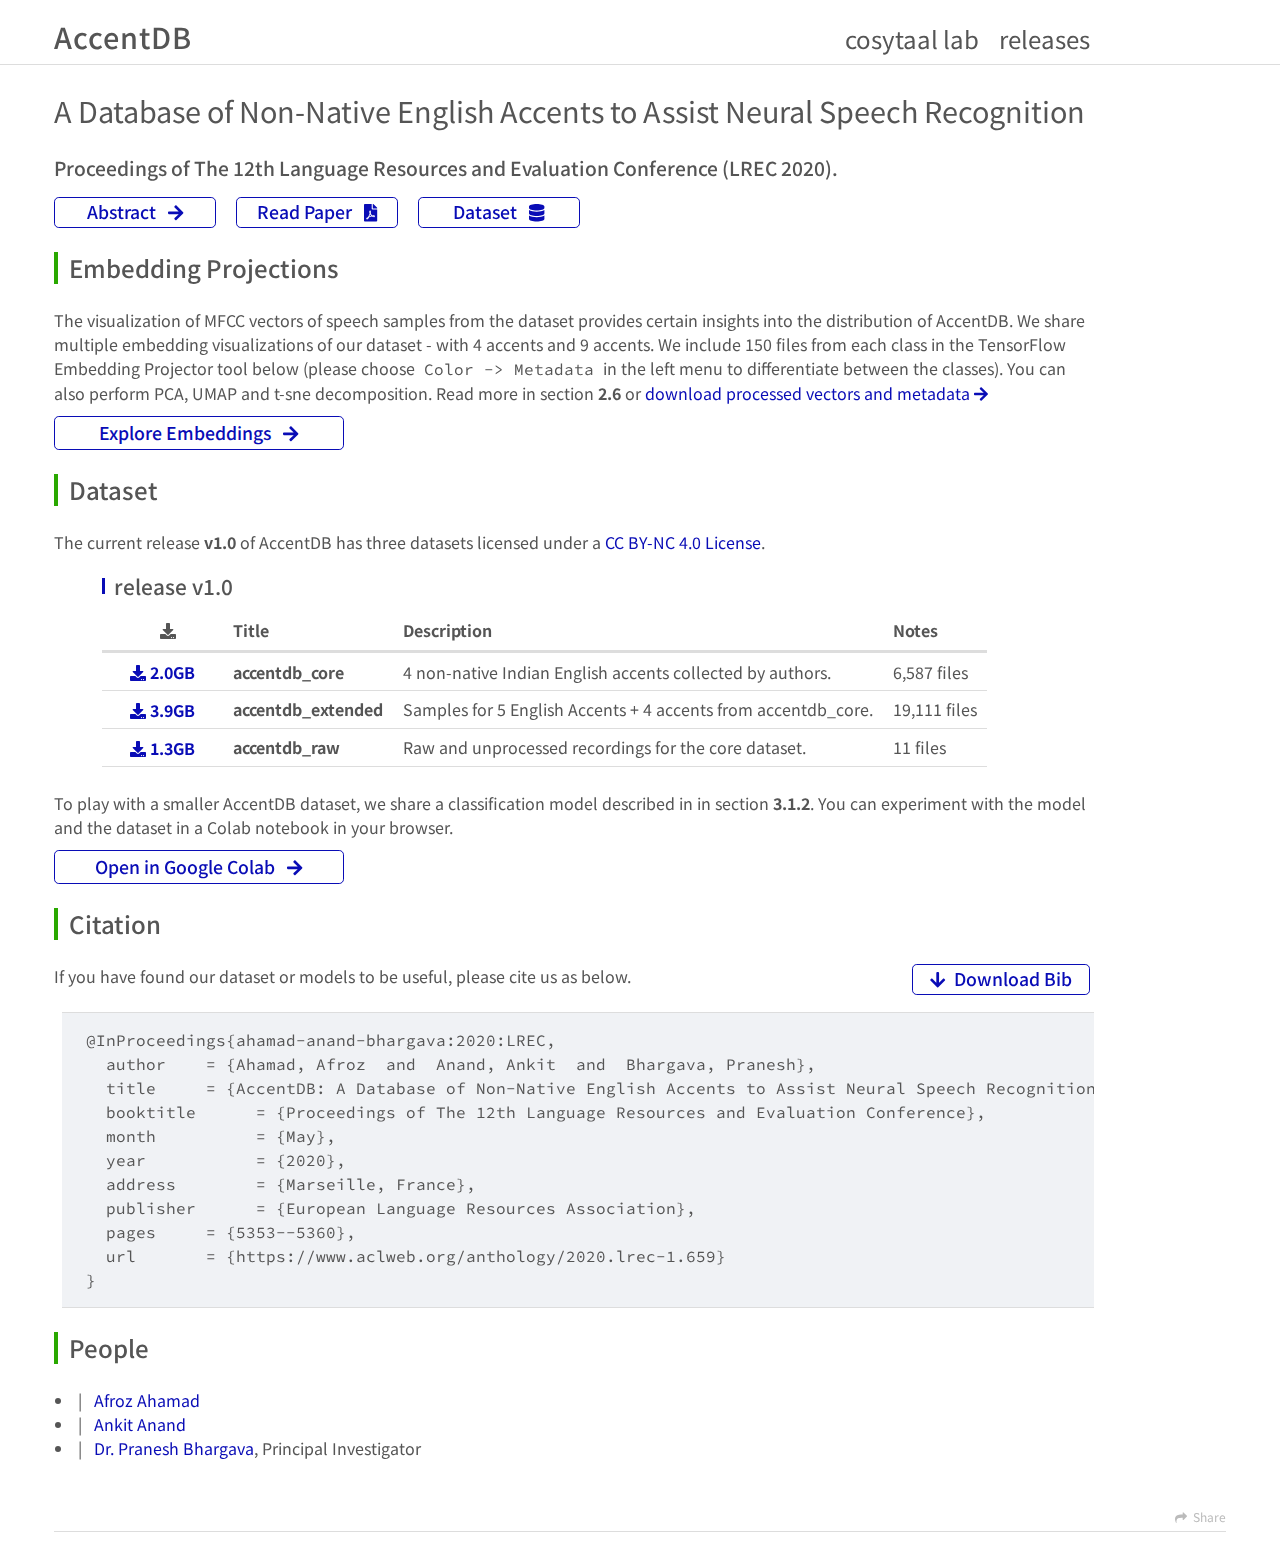
==== index.html @ f9393a32 "Site updated: 2020-05-30 22:33:42" ====
<!DOCTYPE html>
<html>
<head>
  <meta charset="utf-8">
  
<!-- Google Analytics -->
<script type="text/javascript">
  (function(i,s,o,g,r,a,m){i['GoogleAnalyticsObject']=r;i[r]=i[r]||function(){
  (i[r].q=i[r].q||[]).push(arguments)},i[r].l=1*new Date();a=s.createElement(o),
  m=s.getElementsByTagName(o)[0];a.async=1;a.src=g;m.parentNode.insertBefore(a,m)
  })(window,document,'script','//www.google-analytics.com/analytics.js','ga');
  
  ga('create', 'UA-130229762-1', 'auto');
  ga('send', 'pageview');
  
  </script>
<!-- End Google Analytics -->


  
  <title>A Database of Non-Native English Accents to Assist Neural Speech Recognition | AccentDB</title>
  <meta name="viewport" content="width=device-width, initial-scale=1, maximum-scale=1">
  <meta name="description" content="A Database of Non-Native English Accents to Assist Neural Speech Recognition">
<meta property="og:type" content="website">
<meta property="og:title" content="A Database of Non-Native English Accents to Assist Neural Speech Recognition">
<meta property="og:url" content="https:&#x2F;&#x2F;accentdb.github.io&#x2F;about&#x2F;index.html">
<meta property="og:site_name" content="AccentDB">
<meta property="og:description" content="A Database of Non-Native English Accents to Assist Neural Speech Recognition">
<meta property="og:locale" content="en">
<meta property="og:updated_time" content="2020-05-30T17:02:14.116Z">
<meta name="twitter:card" content="summary">
  
    <link rel="alternate" href="/atom.xml" title="AccentDB" type="application/atom+xml">
  
  
    <link rel="icon" href="/logo.ico">
  
  
    <link href="//fonts.googleapis.com/css?family=Source+Code+Pro" rel="stylesheet" type="text/css">
  
  <link href="https://fonts.googleapis.com/css?family=Noto+Sans+KR:100,300,400,700&amp;subset=korean" rel="stylesheet">
  <link rel="stylesheet" href="/css/style.css">
</head>

<body>
  <div id="container">
    <div id="wrap">
      <header id="header">
  <!--<div id="banner"></div>-->
  <div id="header-outer" class="outer">
    <div id="header-inner" class="inner">
      <nav id="main-nav">
        <a id="main-nav-toggle" class="nav-icon"></a>
        <a href="/about"" id="main-nav-title" class="main-nav-link">AccentDB</a>
        
        <a class="side-nav-title" href="https://github.com/AccentDB/accentdb.github.io/releases" target="_blank" rel="noopener" title="GitHub Releases">releases</a>
        <a class="side-nav-title" href="https://sites.google.com/view/cosytaal/home" target="_blank" rel="noopener" title="Cosy-Taal Lab">cosytaal lab</a>
      </nav>
    </div>
  </div>
</header>

      <div class="outer">
        <section id="main"><article id="page-" class="article article-type-page" itemscope itemprop="blogPost">
  <div class="article-meta">
    
  </div>
  <div class="article-inner">
    
    
      <header class="article-header">
        
  
    <h1 class="article-title" itemprop="name">
      A Database of Non-Native English Accents to Assist Neural Speech Recognition
    </h1>
  

      </header>
    
    <div class="article-entry" itemprop="articleBody">
      
        <p><a class="conf" name="paper" href="http://www.lrec-conf.org/proceedings/lrec2020/index.html" target="_blank" rel="noopener"> Proceedings of The 12th Language Resources and Evaluation Conference (LREC 2020). </a><br><a class="button" href="https://www.aclweb.org/anthology/2020.lrec-1.659/" target="_blank" rel="noopener"> Abstract &nbsp; <svg aria-hidden="true" focusable="false" data-prefix="fas" data-icon="arrow-right" class="svg-inline--fa fa-arrow-right fa-w-14" role="img" xmlns="http://www.w3.org/2000/svg" viewBox="0 0 448 512"><path fill="currentColor" d="M190.5 66.9l22.2-22.2c9.4-9.4 24.6-9.4 33.9 0L441 239c9.4 9.4 9.4 24.6 0 33.9L246.6 467.3c-9.4 9.4-24.6 9.4-33.9 0l-22.2-22.2c-9.5-9.5-9.3-25 .4-34.3L311.4 296H24c-13.3 0-24-10.7-24-24v-32c0-13.3 10.7-24 24-24h287.4L190.9 101.2c-9.8-9.3-10-24.8-.4-34.3z"></path></svg> </a> <a class="button" href="https://www.aclweb.org/anthology/2020.lrec-1.659.pdf" target="_blank" rel="noopener"> Read Paper &nbsp; <svg aria-hidden="true" focusable="false" data-prefix="fas" data-icon="file-pdf" class="svg-inline--fa fa-file-pdf fa-w-12" role="img" xmlns="http://www.w3.org/2000/svg" viewBox="0 0 384 512"><path fill="currentColor" d="M181.9 256.1c-5-16-4.9-46.9-2-46.9 8.4 0 7.6 36.9 2 46.9zm-1.7 47.2c-7.7 20.2-17.3 43.3-28.4 62.7 18.3-7 39-17.2 62.9-21.9-12.7-9.6-24.9-23.4-34.5-40.8zM86.1 428.1c0 .8 13.2-5.4 34.9-40.2-6.7 6.3-29.1 24.5-34.9 40.2zM248 160h136v328c0 13.3-10.7 24-24 24H24c-13.3 0-24-10.7-24-24V24C0 10.7 10.7 0 24 0h200v136c0 13.2 10.8 24 24 24zm-8 171.8c-20-12.2-33.3-29-42.7-53.8 4.5-18.5 11.6-46.6 6.2-64.2-4.7-29.4-42.4-26.5-47.8-6.8-5 18.3-.4 44.1 8.1 77-11.6 27.6-28.7 64.6-40.8 85.8-.1 0-.1.1-.2.1-27.1 13.9-73.6 44.5-54.5 68 5.6 6.9 16 10 21.5 10 17.9 0 35.7-18 61.1-61.8 25.8-8.5 54.1-19.1 79-23.2 21.7 11.8 47.1 19.5 64 19.5 29.2 0 31.2-32 19.7-43.4-13.9-13.6-54.3-9.7-73.6-7.2zM377 105L279 7c-4.5-4.5-10.6-7-17-7h-6v128h128v-6.1c0-6.3-2.5-12.4-7-16.9zm-74.1 255.3c4.1-2.7-2.5-11.9-42.8-9 37.1 15.8 42.8 9 42.8 9z"></path></svg> </a> <a class="button" href="#dataset"> Dataset &nbsp; <svg aria-hidden="true" focusable="false" data-prefix="fas" data-icon="database" class="svg-inline--fa fa-database fa-w-14" role="img" xmlns="http://www.w3.org/2000/svg" viewBox="0 0 448 512"><path fill="currentColor" d="M448 73.143v45.714C448 159.143 347.667 192 224 192S0 159.143 0 118.857V73.143C0 32.857 100.333 0 224 0s224 32.857 224 73.143zM448 176v102.857C448 319.143 347.667 352 224 352S0 319.143 0 278.857V176c48.125 33.143 136.208 48.572 224 48.572S399.874 209.143 448 176zm0 160v102.857C448 479.143 347.667 512 224 512S0 479.143 0 438.857V336c48.125 33.143 136.208 48.572 224 48.572S399.874 369.143 448 336z"></path></svg> </a></p>
<h2 id="Embedding-Projections"><a href="#Embedding-Projections" class="headerlink" title="Embedding Projections"></a>Embedding Projections</h2><p>The visualization of MFCC vectors of speech samples from the dataset provides certain insights into the distribution of AccentDB. We share multiple embedding visualizations of our dataset - with 4 accents and 9 accents. We include 150 files from each  class in the TensorFlow Embedding Projector tool below (please choose <code>Color -&gt; Metadata</code> in the left menu to differentiate between the classes). You can also perform PCA, UMAP and t-sne decomposition. Read more in section <strong>2.6</strong> or <a href="https://github.com/AccentDB/embedding-projection" target="_blank" rel="noopener" name="dataset">download processed vectors and metadata <svg aria-hidden="true" focusable="false" data-prefix="fas" data-icon="arrow-right" class="svg-inline--fa fa-arrow-right fa-w-14" role="img" xmlns="http://www.w3.org/2000/svg" viewBox="0 0 448 512"><path fill="currentColor" d="M190.5 66.9l22.2-22.2c9.4-9.4 24.6-9.4 33.9 0L441 239c9.4 9.4 9.4 24.6 0 33.9L246.6 467.3c-9.4 9.4-24.6 9.4-33.9 0l-22.2-22.2c-9.5-9.5-9.3-25 .4-34.3L311.4 296H24c-13.3 0-24-10.7-24-24v-32c0-13.3 10.7-24 24-24h287.4L190.9 101.2c-9.8-9.3-10-24.8-.4-34.3z"></path></svg></a><br><a class="button-large" href="https://projector.tensorflow.org/?config=https://raw.githubusercontent.com/AccentDB/embedding-150/master/template_projector_config.json" target="_blank" rel="noopener"> Explore Embeddings &nbsp; <svg aria-hidden="true" focusable="false" data-prefix="fas" data-icon="arrow-right" class="svg-inline--fa fa-arrow-right fa-w-14" role="img" xmlns="http://www.w3.org/2000/svg" viewBox="0 0 448 512"><path fill="currentColor" d="M190.5 66.9l22.2-22.2c9.4-9.4 24.6-9.4 33.9 0L441 239c9.4 9.4 9.4 24.6 0 33.9L246.6 467.3c-9.4 9.4-24.6 9.4-33.9 0l-22.2-22.2c-9.5-9.5-9.3-25 .4-34.3L311.4 296H24c-13.3 0-24-10.7-24-24v-32c0-13.3 10.7-24 24-24h287.4L190.9 101.2c-9.8-9.3-10-24.8-.4-34.3z"></path></svg></a></p>
<h2 id="Dataset"><a href="#Dataset" class="headerlink" title="Dataset"></a>Dataset</h2><p>The current release <strong>v1.0</strong> of AccentDB has three datasets licensed under a <a href="./LICENSE">CC BY-NC 4.0 License</a>.</p>
<h3 id="release-v1-0"><a href="#release-v1-0" class="headerlink" title="release v1.0"></a>release v1.0</h3><table>
<thead>
<tr>
<th align="center"><center> <svg aria-hidden="true" focusable="false" data-prefix="fas" data-icon="download" class="svg-inline--fa fa-download fa-w-16" role="img" xmlns="http://www.w3.org/2000/svg" viewBox="0 0 512 512"><path fill="currentColor" d="M216 0h80c13.3 0 24 10.7 24 24v168h87.7c17.8 0 26.7 21.5 14.1 34.1L269.7 378.3c-7.5 7.5-19.8 7.5-27.3 0L90.1 226.1c-12.6-12.6-3.7-34.1 14.1-34.1H192V24c0-13.3 10.7-24 24-24zm296 376v112c0 13.3-10.7 24-24 24H24c-13.3 0-24-10.7-24-24V376c0-13.3 10.7-24 24-24h146.7l49 49c20.1 20.1 52.5 20.1 72.6 0l49-49H488c13.3 0 24 10.7 24 24zm-124 88c0-11-9-20-20-20s-20 9-20 20 9 20 20 20 20-9 20-20zm64 0c0-11-9-20-20-20s-20 9-20 20 9 20 20 20 20-9 20-20z"></path></svg> </center></th>
<th align="left">Title</th>
<th align="left">Description</th>
<th align="right">Notes</th>
</tr>
</thead>
<tbody><tr>
<td align="center"><a class="button-download" href=""> <svg aria-hidden="true" focusable="false" data-prefix="fas" data-icon="download" class="svg-inline--fa fa-download fa-w-16" role="img" xmlns="http://www.w3.org/2000/svg" viewBox="0 0 512 512"><path fill="currentColor" d="M216 0h80c13.3 0 24 10.7 24 24v168h87.7c17.8 0 26.7 21.5 14.1 34.1L269.7 378.3c-7.5 7.5-19.8 7.5-27.3 0L90.1 226.1c-12.6-12.6-3.7-34.1 14.1-34.1H192V24c0-13.3 10.7-24 24-24zm296 376v112c0 13.3-10.7 24-24 24H24c-13.3 0-24-10.7-24-24V376c0-13.3 10.7-24 24-24h146.7l49 49c20.1 20.1 52.5 20.1 72.6 0l49-49H488c13.3 0 24 10.7 24 24zm-124 88c0-11-9-20-20-20s-20 9-20 20 9 20 20 20 20-9 20-20zm64 0c0-11-9-20-20-20s-20 9-20 20 9 20 20 20 20-9 20-20z"></path></svg> <strong>2.0GB</strong> </a></td>
<td align="left"><strong>accentdb_core</strong></td>
<td align="left">4 non-native Indian English accents collected by authors.</td>
<td align="right">6,587 files</td>
</tr>
<tr>
<td align="center"><a class="button-download" href=""> <svg aria-hidden="true" focusable="false" data-prefix="fas" data-icon="download" class="svg-inline--fa fa-download fa-w-16" role="img" xmlns="http://www.w3.org/2000/svg" viewBox="0 0 512 512"><path fill="currentColor" d="M216 0h80c13.3 0 24 10.7 24 24v168h87.7c17.8 0 26.7 21.5 14.1 34.1L269.7 378.3c-7.5 7.5-19.8 7.5-27.3 0L90.1 226.1c-12.6-12.6-3.7-34.1 14.1-34.1H192V24c0-13.3 10.7-24 24-24zm296 376v112c0 13.3-10.7 24-24 24H24c-13.3 0-24-10.7-24-24V376c0-13.3 10.7-24 24-24h146.7l49 49c20.1 20.1 52.5 20.1 72.6 0l49-49H488c13.3 0 24 10.7 24 24zm-124 88c0-11-9-20-20-20s-20 9-20 20 9 20 20 20 20-9 20-20zm64 0c0-11-9-20-20-20s-20 9-20 20 9 20 20 20 20-9 20-20z"></path></svg> <strong>3.9GB</strong> </a></td>
<td align="left"><strong>accentdb_extended</strong></td>
<td align="left">Samples for 5 English Accents + 4 accents from accentdb_core.</td>
<td align="right">19,111 files</td>
</tr>
<tr>
<td align="center"><a class="button-download" href=""> <svg aria-hidden="true" focusable="false" data-prefix="fas" data-icon="download" class="svg-inline--fa fa-download fa-w-16" role="img" xmlns="http://www.w3.org/2000/svg" viewBox="0 0 512 512"><path fill="currentColor" d="M216 0h80c13.3 0 24 10.7 24 24v168h87.7c17.8 0 26.7 21.5 14.1 34.1L269.7 378.3c-7.5 7.5-19.8 7.5-27.3 0L90.1 226.1c-12.6-12.6-3.7-34.1 14.1-34.1H192V24c0-13.3 10.7-24 24-24zm296 376v112c0 13.3-10.7 24-24 24H24c-13.3 0-24-10.7-24-24V376c0-13.3 10.7-24 24-24h146.7l49 49c20.1 20.1 52.5 20.1 72.6 0l49-49H488c13.3 0 24 10.7 24 24zm-124 88c0-11-9-20-20-20s-20 9-20 20 9 20 20 20 20-9 20-20zm64 0c0-11-9-20-20-20s-20 9-20 20 9 20 20 20 20-9 20-20z"></path></svg> <strong>1.3GB</strong> </a></td>
<td align="left"><strong>accentdb_raw</strong></td>
<td align="left">Raw and unprocessed recordings for the core dataset.</td>
<td align="right">11 files</td>
</tr>
</tbody></table>
<p>To play with a smaller AccentDB dataset, we share a classification model described in in section <strong>3.1.2</strong>. You can experiment with the model and the dataset in a Colab notebook in your browser.<br><a class="button-large" href="https://www.google.com" target="_blank" rel="noopener"> Open in Google Colab &nbsp; <svg aria-hidden="true" focusable="false" data-prefix="fas" data-icon="arrow-right" class="svg-inline--fa fa-arrow-right fa-w-14" role="img" xmlns="http://www.w3.org/2000/svg" viewBox="0 0 448 512"><path fill="currentColor" d="M190.5 66.9l22.2-22.2c9.4-9.4 24.6-9.4 33.9 0L441 239c9.4 9.4 9.4 24.6 0 33.9L246.6 467.3c-9.4 9.4-24.6 9.4-33.9 0l-22.2-22.2c-9.5-9.5-9.3-25 .4-34.3L311.4 296H24c-13.3 0-24-10.7-24-24v-32c0-13.3 10.7-24 24-24h287.4L190.9 101.2c-9.8-9.3-10-24.8-.4-34.3z"></path></svg></a></p>
<h2 id="Citation"><a href="#Citation" class="headerlink" title="Citation"></a>Citation</h2><p>If you have found our dataset or models to be useful, please cite us as below. <a class="button-bib" target="_blank" href="http://www.lrec-conf.org/proceedings/lrec2020/bib/2020.lrec-1.659.bib"><svg aria-hidden="true" focusable="false" data-prefix="fas" data-icon="arrow-down" class="svg-inline--fa fa-arrow-down fa-w-14" role="img" xmlns="http://www.w3.org/2000/svg" viewBox="0 0 448 512"><path fill="currentColor" d="M413.1 222.5l22.2 22.2c9.4 9.4 9.4 24.6 0 33.9L241 473c-9.4 9.4-24.6 9.4-33.9 0L12.7 278.6c-9.4-9.4-9.4-24.6 0-33.9l22.2-22.2c9.5-9.5 25-9.3 34.3.4L184 343.4V56c0-13.3 10.7-24 24-24h32c13.3 0 24 10.7 24 24v287.4l114.8-120.5c9.3-9.8 24.8-10 34.3-.4z"></path></svg>&nbsp;&nbsp;Download Bib</a></p>
<figure class="highlight plain"><table><tr><td class="gutter"><pre><span class="line">1</span></pre></td><td class="code"><pre><span class="line">@InProceedings&#123;ahamad-anand-bhargava:2020:LREC,</span></pre></td></tr><tr><td class="gutter"><pre><span class="line">2</span></pre></td><td class="code"><pre><span class="line">  author    &#x3D; &#123;Ahamad, Afroz  and  Anand, Ankit  and  Bhargava, Pranesh&#125;,</span></pre></td></tr><tr><td class="gutter"><pre><span class="line">3</span></pre></td><td class="code"><pre><span class="line">  title     &#x3D; &#123;AccentDB: A Database of Non-Native English Accents to Assist Neural Speech Recognition&#125;,</span></pre></td></tr><tr><td class="gutter"><pre><span class="line">4</span></pre></td><td class="code"><pre><span class="line">  booktitle      &#x3D; &#123;Proceedings of The 12th Language Resources and Evaluation Conference&#125;,</span></pre></td></tr><tr><td class="gutter"><pre><span class="line">5</span></pre></td><td class="code"><pre><span class="line">  month          &#x3D; &#123;May&#125;,</span></pre></td></tr><tr><td class="gutter"><pre><span class="line">6</span></pre></td><td class="code"><pre><span class="line">  year           &#x3D; &#123;2020&#125;,</span></pre></td></tr><tr><td class="gutter"><pre><span class="line">7</span></pre></td><td class="code"><pre><span class="line">  address        &#x3D; &#123;Marseille, France&#125;,</span></pre></td></tr><tr><td class="gutter"><pre><span class="line">8</span></pre></td><td class="code"><pre><span class="line">  publisher      &#x3D; &#123;European Language Resources Association&#125;,</span></pre></td></tr><tr><td class="gutter"><pre><span class="line">9</span></pre></td><td class="code"><pre><span class="line">  pages     &#x3D; &#123;5353--5360&#125;,</span></pre></td></tr><tr><td class="gutter"><pre><span class="line">10</span></pre></td><td class="code"><pre><span class="line">  url       &#x3D; &#123;https:&#x2F;&#x2F;www.aclweb.org&#x2F;anthology&#x2F;2020.lrec-1.659&#125;</span></pre></td></tr><tr><td class="gutter"><pre><span class="line">11</span></pre></td><td class="code"><pre><span class="line">&#125;</span></pre></td></tr></table></figure>

<h2 id="People"><a href="#People" class="headerlink" title="People"></a>People</h2><ul>
<li>&nbsp;| &nbsp; <a href="https://afrozsahamad.com/" target="_blank" rel="noopener">Afroz Ahamad</a></li>
<li>&nbsp;| &nbsp; <a href="https://github.com/ankit0905" target="_blank" rel="noopener">Ankit Anand</a></li>
<li>&nbsp;| &nbsp; <a href="https://universe.bits-pilani.ac.in/hyderabad/praneshbhargava/Profile" target="_blank" rel="noopener">Dr. Pranesh Bhargava</a>, Principal Investigator</li>
</ul>
<style>svg:not(:root).svg-inline--fa {
  overflow: visible;
}

.svg-inline--fa {
  display: inline-block;
  font-size: inherit;
  height: 1em;
  overflow: visible;
  vertical-align: -0.125em;
}
.svg-inline--fa.fa-lg {
  vertical-align: -0.225em;
}
.svg-inline--fa.fa-w-1 {
  width: 0.0625em;
}
.svg-inline--fa.fa-w-2 {
  width: 0.125em;
}
.svg-inline--fa.fa-w-3 {
  width: 0.1875em;
}
.svg-inline--fa.fa-w-4 {
  width: 0.25em;
}
.svg-inline--fa.fa-w-5 {
  width: 0.3125em;
}
.svg-inline--fa.fa-w-6 {
  width: 0.375em;
}
.svg-inline--fa.fa-w-7 {
  width: 0.4375em;
}
.svg-inline--fa.fa-w-8 {
  width: 0.5em;
}
.svg-inline--fa.fa-w-9 {
  width: 0.5625em;
}
.svg-inline--fa.fa-w-10 {
  width: 0.625em;
}
.svg-inline--fa.fa-w-11 {
  width: 0.6875em;
}
.svg-inline--fa.fa-w-12 {
  width: 0.75em;
}
.svg-inline--fa.fa-w-13 {
  width: 0.8125em;
}
.svg-inline--fa.fa-w-14 {
  width: 0.875em;
}
.svg-inline--fa.fa-w-15 {
  width: 0.9375em;
}
.svg-inline--fa.fa-w-16 {
  width: 1em;
}
.svg-inline--fa.fa-w-17 {
  width: 1.0625em;
}
.svg-inline--fa.fa-w-18 {
  width: 1.125em;
}
.svg-inline--fa.fa-w-19 {
  width: 1.1875em;
}
.svg-inline--fa.fa-w-20 {
  width: 1.25em;
}
.svg-inline--fa.fa-pull-left {
  margin-right: 0.3em;
  width: auto;
}
.svg-inline--fa.fa-pull-right {
  margin-left: 0.3em;
  width: auto;
}
.svg-inline--fa.fa-border {
  height: 1.5em;
}
.svg-inline--fa.fa-li {
  width: 2em;
}
.svg-inline--fa.fa-fw {
  width: 1.25em;
}

.fa-layers svg.svg-inline--fa {
  bottom: 0;
  left: 0;
  margin: auto;
  position: absolute;
  right: 0;
  top: 0;
}

.fa-layers {
  display: inline-block;
  height: 1em;
  position: relative;
  text-align: center;
  vertical-align: -0.125em;
  width: 1em;
}
.fa-layers svg.svg-inline--fa {
  -webkit-transform-origin: center center;
          transform-origin: center center;
}

.fa-layers-counter, .fa-layers-text {
  display: inline-block;
  position: absolute;
  text-align: center;
}

.fa-layers-text {
  left: 50%;
  top: 50%;
  -webkit-transform: translate(-50%, -50%);
          transform: translate(-50%, -50%);
  -webkit-transform-origin: center center;
          transform-origin: center center;
}

.fa-layers-counter {
  background-color: #ff253a;
  border-radius: 1em;
  -webkit-box-sizing: border-box;
          box-sizing: border-box;
  color: #fff;
  height: 1.5em;
  line-height: 1;
  max-width: 5em;
  min-width: 1.5em;
  overflow: hidden;
  padding: 0.25em;
  right: 0;
  text-overflow: ellipsis;
  top: 0;
  -webkit-transform: scale(0.25);
          transform: scale(0.25);
  -webkit-transform-origin: top right;
          transform-origin: top right;
}

.fa-layers-bottom-right {
  bottom: 0;
  right: 0;
  top: auto;
  -webkit-transform: scale(0.25);
          transform: scale(0.25);
  -webkit-transform-origin: bottom right;
          transform-origin: bottom right;
}

.fa-layers-bottom-left {
  bottom: 0;
  left: 0;
  right: auto;
  top: auto;
  -webkit-transform: scale(0.25);
          transform: scale(0.25);
  -webkit-transform-origin: bottom left;
          transform-origin: bottom left;
}

.fa-layers-top-right {
  right: 0;
  top: 0;
  -webkit-transform: scale(0.25);
          transform: scale(0.25);
  -webkit-transform-origin: top right;
          transform-origin: top right;
}

.fa-layers-top-left {
  left: 0;
  right: auto;
  top: 0;
  -webkit-transform: scale(0.25);
          transform: scale(0.25);
  -webkit-transform-origin: top left;
          transform-origin: top left;
}

.fa-lg {
  font-size: 1.3333333333em;
  line-height: 0.75em;
  vertical-align: -0.0667em;
}

.fa-xs {
  font-size: 0.75em;
}

.fa-sm {
  font-size: 0.875em;
}

.fa-1x {
  font-size: 1em;
}

.fa-2x {
  font-size: 2em;
}

.fa-3x {
  font-size: 3em;
}

.fa-4x {
  font-size: 4em;
}

.fa-5x {
  font-size: 5em;
}

.fa-6x {
  font-size: 6em;
}

.fa-7x {
  font-size: 7em;
}

.fa-8x {
  font-size: 8em;
}

.fa-9x {
  font-size: 9em;
}

.fa-10x {
  font-size: 10em;
}

.fa-fw {
  text-align: center;
  width: 1.25em;
}

.fa-ul {
  list-style-type: none;
  margin-left: 2.5em;
  padding-left: 0;
}
.fa-ul > li {
  position: relative;
}

.fa-li {
  left: -2em;
  position: absolute;
  text-align: center;
  width: 2em;
  line-height: inherit;
}

.fa-border {
  border: solid 0.08em #eee;
  border-radius: 0.1em;
  padding: 0.2em 0.25em 0.15em;
}

.fa-pull-left {
  float: left;
}

.fa-pull-right {
  float: right;
}

.fa.fa-pull-left,
.fas.fa-pull-left,
.far.fa-pull-left,
.fal.fa-pull-left,
.fab.fa-pull-left {
  margin-right: 0.3em;
}
.fa.fa-pull-right,
.fas.fa-pull-right,
.far.fa-pull-right,
.fal.fa-pull-right,
.fab.fa-pull-right {
  margin-left: 0.3em;
}

.fa-spin {
  -webkit-animation: fa-spin 2s infinite linear;
          animation: fa-spin 2s infinite linear;
}

.fa-pulse {
  -webkit-animation: fa-spin 1s infinite steps(8);
          animation: fa-spin 1s infinite steps(8);
}

@-webkit-keyframes fa-spin {
  0% {
    -webkit-transform: rotate(0deg);
            transform: rotate(0deg);
  }
  100% {
    -webkit-transform: rotate(360deg);
            transform: rotate(360deg);
  }
}

@keyframes fa-spin {
  0% {
    -webkit-transform: rotate(0deg);
            transform: rotate(0deg);
  }
  100% {
    -webkit-transform: rotate(360deg);
            transform: rotate(360deg);
  }
}
.fa-rotate-90 {
  -ms-filter: "progid:DXImageTransform.Microsoft.BasicImage(rotation=1)";
  -webkit-transform: rotate(90deg);
          transform: rotate(90deg);
}

.fa-rotate-180 {
  -ms-filter: "progid:DXImageTransform.Microsoft.BasicImage(rotation=2)";
  -webkit-transform: rotate(180deg);
          transform: rotate(180deg);
}

.fa-rotate-270 {
  -ms-filter: "progid:DXImageTransform.Microsoft.BasicImage(rotation=3)";
  -webkit-transform: rotate(270deg);
          transform: rotate(270deg);
}

.fa-flip-horizontal {
  -ms-filter: "progid:DXImageTransform.Microsoft.BasicImage(rotation=0, mirror=1)";
  -webkit-transform: scale(-1, 1);
          transform: scale(-1, 1);
}

.fa-flip-vertical {
  -ms-filter: "progid:DXImageTransform.Microsoft.BasicImage(rotation=2, mirror=1)";
  -webkit-transform: scale(1, -1);
          transform: scale(1, -1);
}

.fa-flip-both, .fa-flip-horizontal.fa-flip-vertical {
  -ms-filter: "progid:DXImageTransform.Microsoft.BasicImage(rotation=2, mirror=1)";
  -webkit-transform: scale(-1, -1);
          transform: scale(-1, -1);
}

:root .fa-rotate-90,
:root .fa-rotate-180,
:root .fa-rotate-270,
:root .fa-flip-horizontal,
:root .fa-flip-vertical,
:root .fa-flip-both {
  -webkit-filter: none;
          filter: none;
}

.fa-stack {
  display: inline-block;
  height: 2em;
  position: relative;
  width: 2.5em;
}

.fa-stack-1x,
.fa-stack-2x {
  bottom: 0;
  left: 0;
  margin: auto;
  position: absolute;
  right: 0;
  top: 0;
}

.svg-inline--fa.fa-stack-1x {
  height: 1em;
  width: 1.25em;
}
.svg-inline--fa.fa-stack-2x {
  height: 2em;
  width: 2.5em;
}

.fa-inverse {
  color: #fff;
}

.sr-only {
  border: 0;
  clip: rect(0, 0, 0, 0);
  height: 1px;
  margin: -1px;
  overflow: hidden;
  padding: 0;
  position: absolute;
  width: 1px;
}

.sr-only-focusable:active, .sr-only-focusable:focus {
  clip: auto;
  height: auto;
  margin: 0;
  overflow: visible;
  position: static;
  width: auto;
}

.svg-inline--fa .fa-primary {
  fill: var(--fa-primary-color, currentColor);
  opacity: 1;
  opacity: var(--fa-primary-opacity, 1);
}

.svg-inline--fa .fa-secondary {
  fill: var(--fa-secondary-color, currentColor);
  opacity: 0.4;
  opacity: var(--fa-secondary-opacity, 0.4);
}

.svg-inline--fa.fa-swap-opacity .fa-primary {
  opacity: 0.4;
  opacity: var(--fa-secondary-opacity, 0.4);
}

.svg-inline--fa.fa-swap-opacity .fa-secondary {
  opacity: 1;
  opacity: var(--fa-primary-opacity, 1);
}

.svg-inline--fa mask .fa-primary,
.svg-inline--fa mask .fa-secondary {
  fill: black;
}

.fad.fa-inverse {
  color: #fff;
}</style>
      
    </div>
    <footer class="article-footer">
      <a data-url="https://accentdb.github.io/about/index.html" data-id="ckatvw9n4000006crb6v99bp5" class="article-share-link">Share</a>
      
      
    </footer>
  </div>
  
    
  
</article>

</section>
      </div>
      <!-- <footer id="footer">
  
  <div class="outer">
    <div id="footer-info" class="inner">
      &copy; 2020 AccentDB<br>
      Powered by <a href="http://hexo.io/" target="_blank">Hexo</a> with 
      theme_by <a href="http://hexo.io/" target="_blank">mango</a>
    </div>
  </div>
</footer> -->
    </div>
    <nav id="mobile-nav">
  
</nav>
    

<script src="//ajax.googleapis.com/ajax/libs/jquery/2.0.3/jquery.min.js"></script>


  <link rel="stylesheet" href="/fancybox/jquery.fancybox.css">
  <script src="/fancybox/jquery.fancybox.pack.js"></script>


<script src="/js/script.js"></script>



  </div>
</body>
</html>
---- css/style.css ----
body {
  width: 100%;
}
body:before,
body:after {
  content: "";
  display: table;
}
body:after {
  clear: both;
}
html,
body,
div,
span,
applet,
object,
iframe,
h1,
h2,
h3,
h4,
h5,
h6,
p,
blockquote,
pre,
a,
abbr,
acronym,
address,
big,
cite,
code,
del,
dfn,
em,
img,
ins,
kbd,
q,
s,
samp,
small,
strike,
strong,
sub,
sup,
tt,
var,
dl,
dt,
dd,
ol,
ul,
li,
fieldset,
form,
label,
legend,
table,
caption,
tbody,
tfoot,
thead,
tr,
th,
td {
  margin: 0;
  padding: 0;
  border: 0;
  outline: 0;
  font-weight: inherit;
  font-style: inherit;
  font-family: inherit;
  font-size: 100%;
  vertical-align: baseline;
}
body {
  line-height: 1;
  color: #000;
  background: #fff;
}
ol,
ul {
  list-style: none;
}
table {
  border-collapse: separate;
  border-spacing: 0;
  vertical-align: middle;
}
caption,
th,
td {
  text-align: left;
  font-weight: normal;
  vertical-align: middle;
}
a img {
  border: none;
}
input,
button {
  margin: 0;
  padding: 0;
}
input::-moz-focus-inner,
button::-moz-focus-inner {
  border: 0;
  padding: 0;
}
@font-face {
  font-family: FontAwesome;
  font-style: normal;
  font-weight: normal;
  src: url("fonts/fontawesome-webfont.eot?v=#4.0.3");
  src: url("fonts/fontawesome-webfont.eot?#iefix&v=#4.0.3") format("embedded-opentype"), url("fonts/fontawesome-webfont.woff?v=#4.0.3") format("woff"), url("fonts/fontawesome-webfont.ttf?v=#4.0.3") format("truetype"), url("fonts/fontawesome-webfont.svg#fontawesomeregular?v=#4.0.3") format("svg");
}
html,
body,
#container {
  height: 100%;
  background: #ededed;
}
body {
  background: #fff;
  font: 16px "Noto Sans KR", sans-serif, -apple-system, BlinkMacSystemFont, "Segoe UI", "Roboto", "Oxygen", "Ubuntu", "Cantarell", "Fira Sans", "Droid Sans", "Helvetica Neue", sans-serif;
  -webkit-text-size-adjust: 100%;
  margin: auto;
}
.outer {
  max-width: 1220px;
  margin: 0 auto;
  padding: 0;
}
.outer:before,
.outer:after {
  content: "";
  display: table;
}
.outer:after {
  clear: both;
}
.inner {
  padding: 0 1.5rem 0 1.5rem;
}
.left,
.alignleft {
  float: left;
}
.right,
.alignright {
  float: right;
}
.clear {
  clear: both;
}
#container {
  position: relative;
}
.mobile-nav-on {
  overflow: hidden;
}
#wrap {
  width: 100%;
  position: absolute;
  top: 0;
  left: 0;
  -webkit-transition: 0.2s ease-out;
  -moz-transition: 0.2s ease-out;
  -ms-transition: 0.2s ease-out;
  transition: 0.2s ease-out;
  z-index: 1;
  background: #fff;
}
.mobile-nav-on #wrap {
  left: 280px;
}
.article-category-link,
.archive-year,
.widget-title {
  text-decoration: none;
  text-transform: uppercase;
  letter-spacing: 2px;
  color: #999;
  margin-bottom: 1em;
  margin-left: 5px;
  line-height: 1em;
  text-shadow: 0 1px #fff;
  font-weight: bold;
}
.article-entry h1,
.widget h1 {
  font-size: 2em;
}
.article-entry h2,
.widget h2 {
  font-size: 1.5em;
}
.article-entry h3,
.widget h3 {
  font-size: 1.3em;
}
.article-entry h4,
.widget h4 {
  font-size: 1.2em;
}
.article-entry h5,
.widget h5 {
  font-size: 1em;
}
.article-entry h6,
.widget h6 {
  font-size: 1em;
  color: #999;
}
.article-entry hr,
.widget hr {
  border: 1px dashed #ddd;
}
.article-entry strong,
.widget strong {
  font-weight: bold;
}
.article-entry em,
.widget em,
.article-entry cite,
.widget cite {
  font-style: italic;
}
.article-entry sup,
.widget sup,
.article-entry sub,
.widget sub {
  font-size: 0.75em;
  line-height: 0;
  position: relative;
  vertical-align: baseline;
}
.article-entry sup,
.widget sup {
  top: -0.5em;
}
.article-entry sub,
.widget sub {
  bottom: -0.2em;
}
.article-entry small,
.widget small {
  font-size: 0.85em;
}
.article-entry acronym,
.widget acronym,
.article-entry abbr,
.widget abbr {
  border-bottom: 1px dotted;
}
.article-entry ul,
.widget ul,
.article-entry ol,
.widget ol,
.article-entry dl,
.widget dl {
  margin: 0 20px;
  line-height: 1.5rem;
}
.article-entry ul ul,
.widget ul ul,
.article-entry ol ul,
.widget ol ul,
.article-entry ul ol,
.widget ul ol,
.article-entry ol ol,
.widget ol ol {
  margin-top: 0;
  margin-bottom: 0;
}
.article-entry ul,
.widget ul {
  list-style: disc;
}
.article-entry ol,
.widget ol {
  list-style: decimal;
}
.article-entry dt,
.widget dt {
  font-weight: bold;
}
#header {
  height: 4rem;
  font-size: 2rem;
  font-color: #555;
  position: relative;
  font-color: #555;
  border-bottom: 1px solid #ddd;
  background: solid #fff;
  text-align: center;
  position: sticky;
  top: 0;
  background-color: #fff;
  z-index: 40;
}
#header:before,
#header:after {
  content: "";
  left: 0;
  right: 0;
  height: 4rem;
}
#header:before {
  top: 0;
}
#header:after {
  bottom: 0;
}
#header-outer {
  height: 100%;
}
#header-inner {
  position: relative;
  overflow: hidden;
}
#banner {
  position: absolute;
  top: 0;
  left: 0;
  width: 80%;
  height: 100%;
  -webkit-background-size: cover;
  -moz-background-size: cover;
  background-size: cover;
  z-index: -1;
}
#header-title {
  text-align: center;
  height: 40px;
  position: absolute;
  top: 50%;
  left: 0;
  margin-top: -20px;
}
#logo,
#subtitle {
  text-decoration: none;
  color: #fff;
  font-weight: 300;
  text-shadow: 0 1px 4px rgba(0,0,0,0.3);
}
#logo {
  font-size: 40px;
  line-height: 40px;
  letter-spacing: 2px;
}
#subtitle {
  font-size: 16px;
  line-height: 16px;
  letter-spacing: 1px;
}
#subtitle-wrap {
  margin-top: 16px;
}
#main-nav {
  width: 90%;
}
.nav-icon,
.main-nav-link,
.side-nav-title {
  float: left;
  color: #000;
  text-decoration: none;
  -webkit-transition: opacity 0.2s;
  -moz-transition: opacity 0.2s;
  -ms-transition: opacity 0.2s;
  transition: opacity 0.2s;
  display: block;
  padding: 1.3rem 1.2rem 1.2rem 0rem;
}
.nav-icon:hover,
.main-nav-link:hover,
.side-nav-title:hover {
  opacity: 1;
}
.nav-icon {
  font-family: FontAwesome;
  text-align: center;
  font-size: 16px;
  width: 16px;
  height: 16px;
  padding: 20px 15px;
  position: relative;
  cursor: pointer;
}
.main-nav-link {
  font-weight: 100;
  letter-spacing: 1px;
}
@media screen and (max-width: 479px) {
  .main-nav-link {
    display: none;
  }
}
.main-nav-link:hover {
  color: #090cb6;
}
#main-nav-toggle {
  display: none;
}
#main-nav-toggle:before {
  content: "\f0c9";
}
@media screen and (max-width: 479px) {
  #main-nav-toggle {
    display: block;
    color: #090cb6;
    padding: 1.25rem 1rem 0rem 0rem;
  }
}
#main-nav-title {
  color: #555;
  font-size: 1.8rem;
  padding: auto;
  line-height: 2rem;
  font-weight: 500;
}
#main-nav-title:hover {
  color: #090cb6;
}
.side-nav-title {
  color: #555;
  font-size: 1.5rem;
  right: 0;
  float: right;
  font-weight: 400;
  text-decoration: none;
}
.side-nav-title:hover {
  color: #090cb6;
}
#sub-nav {
  float: right;
  margin-right: -15px;
}
#nav-rss-link:before {
  content: "\f09e";
}
#nav-search-btn:before {
  content: "\f002";
}
#search-form-wrap {
  position: absolute;
  top: 15px;
  width: 150px;
  height: 30px;
  right: -150px;
  opacity: 0;
  -webkit-transition: 0.2s ease-out;
  -moz-transition: 0.2s ease-out;
  -ms-transition: 0.2s ease-out;
  transition: 0.2s ease-out;
}
#search-form-wrap.on {
  opacity: 1;
  right: 0;
}
@media screen and (max-width: 479px) {
  #search-form-wrap {
    width: 100%;
    right: -100%;
  }
}
.search-form {
  position: absolute;
  top: 0;
  left: 0;
  right: 0;
  background: #fff;
  padding: 5px 15px;
  border-radius: 15px;
  -webkit-box-shadow: 0 0 10px rgba(0,0,0,0.3);
  box-shadow: 0 0 10px rgba(0,0,0,0.3);
}
.search-form-input {
  border: none;
  background: none;
  color: #555;
  width: 100%;
  font: 13px "Noto Sans KR", sans-serif, -apple-system, BlinkMacSystemFont, "Segoe UI", "Roboto", "Oxygen", "Ubuntu", "Cantarell", "Fira Sans", "Droid Sans", "Helvetica Neue", sans-serif;
  outline: none;
}
.search-form-input::-webkit-search-results-decoration,
.search-form-input::-webkit-search-cancel-button {
  -webkit-appearance: none;
}
.search-form-submit {
  position: absolute;
  top: 50%;
  right: 10px;
  margin-top: -7px;
  font: 13px FontAwesome;
  border: none;
  background: none;
  color: #bbb;
  cursor: pointer;
}
.search-form-submit:hover,
.search-form-submit:focus {
  color: #777;
}
.article {
  margin: 0 0;
}
.article-inner {
  overflow: hidden;
}
.article-meta:before,
.article-meta:after {
  content: "";
  display: table;
}
.article-meta:after {
  clear: both;
}
.article-date {
  text-decoration: none;
  color: #999;
  float: left;
  font-size: 0.75rem;
  font-weight: 100;
  line-height: 1.5rem;
}
.article-category {
  float: left;
  line-height: 1em;
  color: #ccc;
  text-shadow: 0 1px #fff;
  margin-left: 8px;
}
.article-category:before {
  content: "\2022";
}
.article-category-link {
  margin: 0 12px 1em;
}
.article-header {
  padding: 1.5rem 1.5rem 0;
}
.article-title {
  text-decoration: none;
  font-size: 1.8em;
  text-spacing: 0.1rem;
  line-height: 1.5em;
  font-weight: 400;
  color: #555;
  -webkit-transition: color 0.5s;
  -moz-transition: color 0.5s;
  -ms-transition: color 0.5s;
  transition: color 0.5s;
}
.article-title:hover {
  color: #111;
}
.article-entry {
  color: #555;
  padding: 0 10rem 0 1.5rem;
  font-weight: 300;
}
.article-entry:before,
.article-entry:after {
  content: "";
  display: table;
}
.article-entry:after {
  clear: both;
}
.article-entry p,
.article-entry table {
  line-height: 1.5rem;
  margin: 1.5rem 0;
  font-weight: 400;
  font-size: 1rem;
}
.article-entry h1,
.article-entry h2,
.article-entry h3,
.article-entry h4,
.article-entry h5,
.article-entry h6 {
  font-weight: 500;
}
.article-entry h1,
.article-entry h2,
.article-entry h3,
.article-entry h4,
.article-entry h5,
.article-entry h6 {
  line-height: 1.5rem;
  margin: 1.5rem 0;
}
.article-entry h2 {
  border-left: 4px solid #2aa800;
  padding-left: 0.7rem;
  line-height: 2rem;
}
.article-entry h3 {
  border-left: 3px solid #090cb6;
  padding-left: calc(0.5rem + 1px);
  line-height: 1rem;
  margin-left: 3rem;
}
.article-entry h4,
.article-entry h5,
.article-entry h6 {
  border-left: 1px solid #00ff7f;
  padding-left: calc(0.5rem + 2px);
  line-height: 1rem;
}
.article-entry a {
  color: #090cb6;
  text-decoration: none;
}
.article-entry a.conf {
  color: #555;
  text-spacing: 2px;
  font-size: 1.2rem;
  font-weight: 500;
  height: 2.1rem;
  text-decoration: none;
  margin-right: 5rem;
}
.article-entry a.conf:hover {
  color: #090cb6;
  -webkit-transition: 0.5s;
  -moz-transition: 0.5s;
  -ms-transition: 0.5s;
  transition: 0.5s;
}
.article-entry a.button {
  display: inline-block;
  text-spacing: 2px;
  margin-right: 1rem;
  font-size: 1.1rem;
  font-weight: 500;
  color: #090cb6;
  margin-top: 1rem;
  width: 10rem;
  height: 1.8rem;
  border-radius: 0.3rem;
  background-color: #fff;
  text-align: center;
  vertical-align: middle;
  line-height: 1.8rem;
  border: 0.1rem solid #090cb6;
}
.article-entry a.button:hover {
  cursor: pointer;
  -webkit-transition: 0.3s;
  -moz-transition: 0.3s;
  -ms-transition: 0.3s;
  transition: 0.3s;
  background-color: #090cb6;
  color: #fff;
}
.article-entry a.button-download {
  display: inline-block;
  text-spacing: 2px;
  font-size: 1rem;
  font-weight: 400;
  padding: 0.1rem;
  margin: auto 0;
  color: #090cb6;
  width: 6rem;
  height: 1.2rem;
  border-radius: 0.3rem;
  background-color: #fff;
  text-align: center;
  vertical-align: middle;
  line-height: 1.2rem;
  border: 0.1rem solid #fff;
}
.article-entry a.button-download:hover {
  cursor: pointer;
  -webkit-transition: 0.3s;
  -moz-transition: 0.3s;
  -ms-transition: 0.3s;
  transition: 0.3s;
  border: 0.1rem solid #090cb6;
}
.article-entry a.button-large {
  margin-top: 0.7rem;
  display: inline-block;
  font-weight: 500;
  text-spacing: 2px;
  font-size: 1.1rem;
  color: #090cb6;
  width: 18rem;
  height: 2rem;
  border-radius: 0.3rem;
  background-color: #fff;
  text-align: center;
  vertical-align: middle;
  line-height: 2rem;
  border: 0.1rem solid #090cb6;
}
.article-entry a.button-large:hover {
  cursor: pointer;
  background-color: #090cb6;
  color: #fff;
  -webkit-transition: 0.3s;
  -moz-transition: 0.3s;
  -ms-transition: 0.3s;
  transition: 0.3s;
}
.article-entry a.button-bib {
  display: inline-block;
  font-weight: 500;
  text-spacing: 2px;
  font-size: 1.1rem;
  color: #090cb6;
  width: 11rem;
  height: 1.8rem;
  border-radius: 0.3rem;
  background-color: #fff;
  text-align: center;
  vertical-align: middle;
  line-height: 1.8rem;
  float: right;
  position: relative;
  border: 0.1rem solid #090cb6;
}
.article-entry a.button-bib:hover {
  -webkit-transition: 0.3s;
  -moz-transition: 0.3s;
  -ms-transition: 0.3s;
  transition: 0.3s;
  background-color: #090cb6;
  color: #fff;
  cursor: pointer;
}
.article-entry ul,
.article-entry ol,
.article-entry dl {
  margin-top: 1.5rem;
  margin-bottom: 1.5rem;
  font-size: 1rem;
  text-spacing: 0.1rem;
  font-weight: 400;
}
.article-entry img,
.article-entry video {
  max-width: 100%;
  height: auto;
  display: block;
  margin: auto;
}
.article-entry iframe {
  border: none;
}
.article-entry table {
  border-collapse: collapse;
  border-spacing: 1rem;
  margin-left: 3rem;
}
.article-entry th {
  font-weight: bold;
  border-bottom: 3px solid #ddd;
  padding-bottom: 0.5em;
  padding-left: 10px;
}
.article-entry td {
  border-bottom: 1px solid #ddd;
  padding: 5px 10px;
}
.article-entry blockquote {
  font-family: Georgia, "Times New Roman", serif;
  font-size: 1.4em;
  margin: 1.5rem 20px;
  text-align: center;
}
.article-entry blockquote footer {
  font-size: 16px;
  margin: 1.5rem 0;
  font-family: "Noto Sans KR", sans-serif, -apple-system, BlinkMacSystemFont, "Segoe UI", "Roboto", "Oxygen", "Ubuntu", "Cantarell", "Fira Sans", "Droid Sans", "Helvetica Neue", sans-serif;
}
.article-entry blockquote footer cite:before {
  content: "—";
  padding: 0 0.5em;
}
.article-entry .pullquote {
  text-align: left;
  width: 45%;
  margin: 0;
}
.article-entry .pullquote.left {
  margin-left: 0.5em;
  margin-right: 1em;
}
.article-entry .pullquote.right {
  margin-right: 0.5em;
  margin-left: 1em;
}
.article-entry .caption {
  color: #999;
  display: block;
  font-size: 0.9em;
  margin-top: 0.5em;
  position: relative;
  text-align: center;
}
.article-entry .video-container {
  position: relative;
  padding-top: 56.25%;
  height: 0;
  overflow: hidden;
}
.article-entry .video-container iframe,
.article-entry .video-container object,
.article-entry .video-container embed {
  position: absolute;
  top: 0;
  left: 0;
  width: 100%;
  height: 100%;
  margin-top: 0;
}
.article-entry-abstract {
  color: #aaa;
  font-size: 0.875rem;
  padding: 2rem 0 0 1.5rem;
  font-weight: 300;
}
.article-more-link a {
  display: inline-block;
  line-height: 1em;
  margin-top: 1.5rem;
  font-size: 0.75rem;
  background: #fff;
  color: #999;
  text-decoration: underline;
}
.article-more-link a:hover {
  color: #ffc324;
}
.article-footer {
  -webkit-box-sizing: border-box;
  -moz-box-sizing: border-box;
  box-sizing: border-box;
  -moz-box-sizing: border-box;
  -webkit-box-sizing: border-box;
  font-size: 0.75rem;
  padding-top: 0.5rem;
  margin-bottom: 0;
  height: 3rem;
  border-bottom: 1px solid #ddd;
  padding-top: 1.5rem;
  margin: 0 1.5rem calc(1.5rem - 1px);
}
.article-footer:before,
.article-footer:after {
  content: "";
  display: table;
}
.article-footer:after {
  clear: both;
}
.article-footer a {
  color: #bbb;
  text-decoration: none;
}
.article-footer a:hover {
  color: #090cb6;
}
.article-tag-list-item {
  float: left;
  margin-right: 10px;
}
.article-tag-list-link:before {
  content: "#";
}
.article-comment-link {
  float: right;
}
.article-comment-link:before {
  content: "\f075";
  font-family: FontAwesome;
  padding-right: 8px;
}
.article-share-link {
  cursor: pointer;
  float: right;
  margin-left: 20px;
}
.article-share-link:before {
  content: "\f064";
  font-family: FontAwesome;
  padding-right: 6px;
}
#article-nav {
  position: relative;
}
#article-nav:before,
#article-nav:after {
  content: "";
  display: table;
}
#article-nav:after {
  clear: both;
}
@media screen and (min-width: 768px) {
  #article-nav {
    margin: 0 0;
  }
}
.article-nav-link-wrap {
  text-decoration: none;
  text-shadow: 0 1px #fff;
  color: #999;
  -webkit-box-sizing: border-box;
  -moz-box-sizing: border-box;
  box-sizing: border-box;
  margin-top: 0;
  text-align: center;
  display: block;
}
.article-nav-link-wrap:hover {
  color: #555;
}
@media screen and (min-width: 768px) {
  .article-nav-link-wrap {
    width: 50%;
    margin-top: 0;
  }
}
@media screen and (min-width: 768px) {
  #article-nav-newer {
    float: left;
    text-align: right;
    padding-right: 20px;
  }
}
@media screen and (min-width: 768px) {
  #article-nav-older {
    float: right;
    text-align: left;
    padding-left: 20px;
  }
}
.article-nav-caption {
  text-transform: uppercase;
  letter-spacing: 2px;
  line-height: 2.1rem;
  font-size: 1rem;
  font-weight: 300;
  color: #090cb6;
}
#article-nav-newer .article-nav-caption {
  margin-right: -2px;
}
.article-nav-title {
  font-size: 1rem;
  font-weight: 300;
  line-height: 1.95rem;
}
.article-share-box {
  position: absolute;
  display: none;
  background: #fff;
  -webkit-box-shadow: 1px 2px 10px rgba(0,0,0,0.2);
  box-shadow: 1px 2px 10px rgba(0,0,0,0.2);
  border-radius: 3px;
  margin-left: -145px;
  overflow: hidden;
  z-index: 1;
}
.article-share-box.on {
  display: block;
}
.article-share-input {
  width: 100%;
  background: none;
  -webkit-box-sizing: border-box;
  -moz-box-sizing: border-box;
  box-sizing: border-box;
  font: 14px "Noto Sans KR", sans-serif, -apple-system, BlinkMacSystemFont, "Segoe UI", "Roboto", "Oxygen", "Ubuntu", "Cantarell", "Fira Sans", "Droid Sans", "Helvetica Neue", sans-serif;
  padding: 0 15px;
  color: #555;
  outline: none;
  border: 1px solid #ddd;
  border-radius: 3px 3px 0 0;
  height: 36px;
  line-height: 36px;
}
.article-share-links {
  background: #fff;
}
.article-share-links:before,
.article-share-links:after {
  content: "";
  display: table;
}
.article-share-links:after {
  clear: both;
}
.article-share-twitter,
.article-share-facebook,
.article-share-pinterest,
.article-share-google {
  width: 50px;
  height: 36px;
  display: block;
  float: left;
  position: relative;
  color: #999;
  text-shadow: 0 1px #fff;
}
.article-share-twitter:before,
.article-share-facebook:before,
.article-share-pinterest:before,
.article-share-google:before {
  font-size: 20px;
  font-family: FontAwesome;
  width: 20px;
  height: 20px;
  position: absolute;
  top: 50%;
  left: 50%;
  margin-top: -10px;
  margin-left: -10px;
  text-align: center;
}
.article-share-twitter:hover,
.article-share-facebook:hover,
.article-share-pinterest:hover,
.article-share-google:hover {
  color: #fff;
}
.article-share-twitter:before {
  content: "\f099";
}
.article-share-twitter:hover {
  background: #00aced;
  text-shadow: 0 1px #008abe;
}
.article-share-facebook:before {
  content: "\f09a";
}
.article-share-facebook:hover {
  background: #3b5998;
  text-shadow: 0 1px #2f477a;
}
.article-share-pinterest:before {
  content: "\f0d2";
}
.article-share-pinterest:hover {
  background: #cb2027;
  text-shadow: 0 1px #a21a1f;
}
.article-share-google:before {
  content: "\f0d5";
}
.article-share-google:hover {
  background: #dd4b39;
  text-shadow: 0 1px #be3221;
}
.article-gallery {
  background: #000;
  position: relative;
}
.article-gallery-photos {
  position: relative;
  overflow: hidden;
}
.article-gallery-img {
  display: none;
  max-width: 100%;
}
.article-gallery-img:first-child {
  display: block;
}
.article-gallery-img.loaded {
  position: absolute;
  display: block;
}
.article-gallery-img img {
  display: block;
  max-width: 100%;
  margin: 0 auto;
}
#comments {
  background: #fff;
  -webkit-box-shadow: 1px 2px 3px #ddd;
  box-shadow: 1px 2px 3px #ddd;
  padding: 1.5rem;
  border: 1px solid #ddd;
  border-radius: 3px;
  margin: 0 0;
}
#comments a {
  color: #090cb6;
}
.archives-wrap {
  margin: 0 0;
}
.archives:before,
.archives:after {
  content: "";
  display: table;
}
.archives:after {
  clear: both;
}
.archive-year-wrap {
  margin-bottom: 0.75rem;
  height: 2.25rem;
}
.archive-year {
  font-weight: 100;
  font-size: 1.5rem;
  line-height: 1.2;
  text-shadow: 0 0px #fff;
}
.archives {
  -webkit-column-gap: 10px;
  -moz-column-gap: 10px;
  column-gap: 10px;
}
@media screen and (min-width: 480px) and (max-width: 767px) {
  .archives {
    -webkit-column-count: 2;
    -moz-column-count: 2;
    column-count: 2;
  }
}
@media screen and (min-width: 768px) {
  .archives {
    -webkit-column-count: 3;
    -moz-column-count: 3;
    column-count: 3;
  }
}
.archive-article {
  -webkit-column-break-inside: avoid;
  page-break-inside: avoid;
  overflow: hidden;
  break-inside: avoid-column;
}
.archive-article-inner {
  padding: 0.5rem;
  margin-bottom: 1rem;
  border-left: 2px solid #00a86b;
  margin-left: 0.5rem;
}
.archive-article-title {
  text-decoration: none;
  font-weight: 100;
  color: #555;
  -webkit-transition: color 0.2s;
  -moz-transition: color 0.2s;
  -ms-transition: color 0.2s;
  transition: color 0.2s;
  line-height: 1.5rem;
}
.archive-article-title:hover {
  color: #090cb6;
}
.archive-article-footer {
  margin-top: 1em;
}
.archive-article-date {
  color: #999;
  text-decoration: none;
  font-size: 1rem;
  font-weight: 100;
  line-height: 1em;
  margin-bottom: 0.25em;
  display: block;
}
.archive-article-header h1 {
  margin-bottom: 0.25rem;
}
#page-nav {
  margin: 0 auto;
  background: #fff;
  border-radius: 3px;
  text-align: center;
  color: #999;
  overflow: hidden;
}
#page-nav:before,
#page-nav:after {
  content: "";
  display: table;
}
#page-nav:after {
  clear: both;
}
#page-nav a,
#page-nav span {
  padding: 0.375rem 1.5rem 0.5rem 1.5rem;
  line-height: 1;
  height: 1.5rem;
}
#page-nav a {
  color: #999;
  text-decoration: none;
}
#page-nav a:hover {
  background: #999;
  color: #fff;
}
#page-nav .prev {
  float: left;
  font-size: 1.25rem;
  font-weight: 100;
}
#page-nav .prev:hover {
  background: #fff;
  color: #090cb6;
}
#page-nav .next {
  float: right;
  font-size: 1.25rem;
  font-weight: 100;
}
#page-nav .next:hover {
  background: #fff;
  color: #090cb6;
}
#page-nav .page-number {
  padding-top: 0.5rem;
  line-height: 1.25rem;
  display: inline-block;
  font-weight: 100;
}
@media screen and (max-width: 479px) {
  #page-nav .page-number {
    display: none;
  }
}
#page-nav .current {
  color: #090cb6;
  font-weight: 100;
}
#page-nav .space {
  color: #ddd;
}
#footer {
  background: #fff;
  padding: 1.25rem 0;
  color: #999;
  text-align: center;
  font-weight: 300;
}
#footer a {
  color: #090cb6;
  text-decoration: none;
}
#footer a:hover {
  text-decoration: underline;
}
#footer-info {
  line-height: 1.5rem;
  font-size: 0.75rem;
}
.article-entry pre,
.article-entry .highlight {
  background: #f0f2f5;
  margin: 0 -1.5rem;
  padding: 15px 1.5rem;
  border-style: solid;
  border-color: #ddd;
  border-width: 1px 0;
  overflow: auto;
  color: #555;
  line-height: 24px;
}
.article-entry .highlight .gutter pre,
.article-entry .gist .gist-file .gist-data .line-numbers {
  color: #666;
  font-size: 0.85em;
}
.article-entry pre,
.article-entry code {
  font-family: "Source Code Pro", Consolas, Monaco, Menlo, Consolas, monospace;
}
.article-entry code {
  background: #fff;
  text-shadow: 0 1px #fff;
  padding: 0 0.3em;
}
.article-entry pre code {
  background: none;
  text-shadow: none;
  padding: 0;
}
.article-entry .highlight {
  width: 95%;
  margin-left: 0.5rem;
}
.article-entry .highlight pre {
  border: none;
  margin: 0;
  padding: 0;
}
.article-entry .highlight table {
  margin: 0;
  width: auto;
}
.article-entry .highlight td {
  border: none;
  padding: 0;
}
.article-entry .highlight figcaption {
  font-size: 0.85em;
  color: #999;
  line-height: 1em;
  margin-bottom: 1em;
}
.article-entry .highlight figcaption:before,
.article-entry .highlight figcaption:after {
  content: "";
  display: table;
}
.article-entry .highlight figcaption:after {
  clear: both;
}
.article-entry .highlight figcaption a {
  float: right;
}
.article-entry .highlight .gutter pre {
  text-align: right;
  padding-right: 20px;
  display: none;
}
.article-entry .highlight .line {
  height: 24px;
}
.article-entry .highlight .line.marked {
  background: #515151;
}
.article-entry .gist {
  margin: 0 -1.5rem;
  border-style: solid;
  border-color: #ddd;
  border-width: 1px 0;
  background: #f0f2f5;
  padding: 15px 1.5rem 15px 0;
}
.article-entry .gist .gist-file {
  border: none;
  font-family: "Source Code Pro", Consolas, Monaco, Menlo, Consolas, monospace;
  margin: 0;
}
.article-entry .gist .gist-file .gist-data {
  background: none;
  border: none;
}
.article-entry .gist .gist-file .gist-data .line-numbers {
  background: none;
  border: none;
  padding: 0 20px 0 0;
}
.article-entry .gist .gist-file .gist-data .line-data {
  padding: 0 !important;
}
.article-entry .gist .gist-file .highlight {
  margin: 0;
  padding: 0;
  border: none;
}
.article-entry .gist .gist-file .gist-meta {
  background: #f0f2f5;
  color: #999;
  font: 0.85em "Noto Sans KR", sans-serif, -apple-system, BlinkMacSystemFont, "Segoe UI", "Roboto", "Oxygen", "Ubuntu", "Cantarell", "Fira Sans", "Droid Sans", "Helvetica Neue", sans-serif;
  text-shadow: 0 0;
  padding: 0;
  margin-top: 1em;
  margin-left: 1.5rem;
}
.article-entry .gist .gist-file .gist-meta a {
  color: #090cb6;
  font-weight: normal;
}
.article-entry .gist .gist-file .gist-meta a:hover {
  text-decoration: underline;
}
pre .comment,
pre .title {
  color: #999;
}
pre .variable,
pre .attribute,
pre .tag,
pre .regexp,
pre .ruby .constant,
pre .xml .tag .title,
pre .xml .pi,
pre .xml .doctype,
pre .html .doctype,
pre .css .id,
pre .css .class,
pre .css .pseudo {
  color: #f2777a;
}
pre .number,
pre .preprocessor,
pre .built_in,
pre .literal,
pre .params,
pre .constant {
  color: #f99157;
}
pre .class,
pre .ruby .class .title,
pre .css .rules .attribute {
  color: #9c9;
}
pre .string,
pre .value,
pre .inheritance,
pre .header,
pre .ruby .symbol,
pre .xml .cdata {
  color: #9c9;
}
pre .css .hexcolor {
  color: #6cc;
}
pre .function,
pre .python .decorator,
pre .python .title,
pre .ruby .function .title,
pre .ruby .title .keyword,
pre .perl .sub,
pre .javascript .title,
pre .coffeescript .title {
  color: #69c;
}
pre .keyword,
pre .javascript .function {
  color: #c9c;
}
@media screen and (max-width: 479px) {
  #mobile-nav {
    position: absolute;
    top: 0;
    left: 0;
    width: 280px;
    height: 100%;
    background: #fff;
  }
}
@media screen and (max-width: 479px) {
  .mobile-nav-link {
    display: block;
    color: #999;
    text-decoration: none;
    padding: 15px 20px;
    font-size: 1rem;
    font-weight: 300;
    margin: 1rem;
    border-left: 1px solid #ff8243;
  }
  .mobile-nav-link:hover {
    color: #090cb6;
  }
}
@media screen and (min-width: 768px) {
  #sidebar {
    display: inline;
    float: left;
    width: 23.333333333333332%;
    margin: 0 0.833333333333333%;
  }
}
.widget-wrap {
  margin: 0 0;
}
.widget {
  color: #777;
  text-shadow: 0 1px #fff;
  background: #ddd;
  -webkit-box-shadow: 0 -1px 4px #ccc inset;
  box-shadow: 0 -1px 4px #ccc inset;
  border: 1px solid #ccc;
  padding: 15px;
  border-radius: 3px;
}
.widget a {
  color: #090cb6;
  text-decoration: none;
}
.widget a:hover {
  text-decoration: underline;
}
.widget ul ul,
.widget ol ul,
.widget dl ul,
.widget ul ol,
.widget ol ol,
.widget dl ol,
.widget ul dl,
.widget ol dl,
.widget dl dl {
  margin-left: 15px;
  list-style: disc;
}
.widget {
  line-height: 1.5rem;
  word-wrap: break-word;
  font-size: 0.9em;
}
.widget ul,
.widget ol {
  list-style: none;
  margin: 0;
}
.widget ul ul,
.widget ol ul,
.widget ul ol,
.widget ol ol {
  margin: 0 20px;
}
.widget ul ul,
.widget ol ul {
  list-style: disc;
}
.widget ul ol,
.widget ol ol {
  list-style: decimal;
}
.category-list-count,
.tag-list-count,
.archive-list-count {
  padding-left: 5px;
  color: #999;
  font-size: 0.85em;
}
.category-list-count:before,
.tag-list-count:before,
.archive-list-count:before {
  content: "(";
}
.category-list-count:after,
.tag-list-count:after,
.archive-list-count:after {
  content: ")";
}
.tagcloud a {
  margin-right: 5px;
  display: inline-block;
}
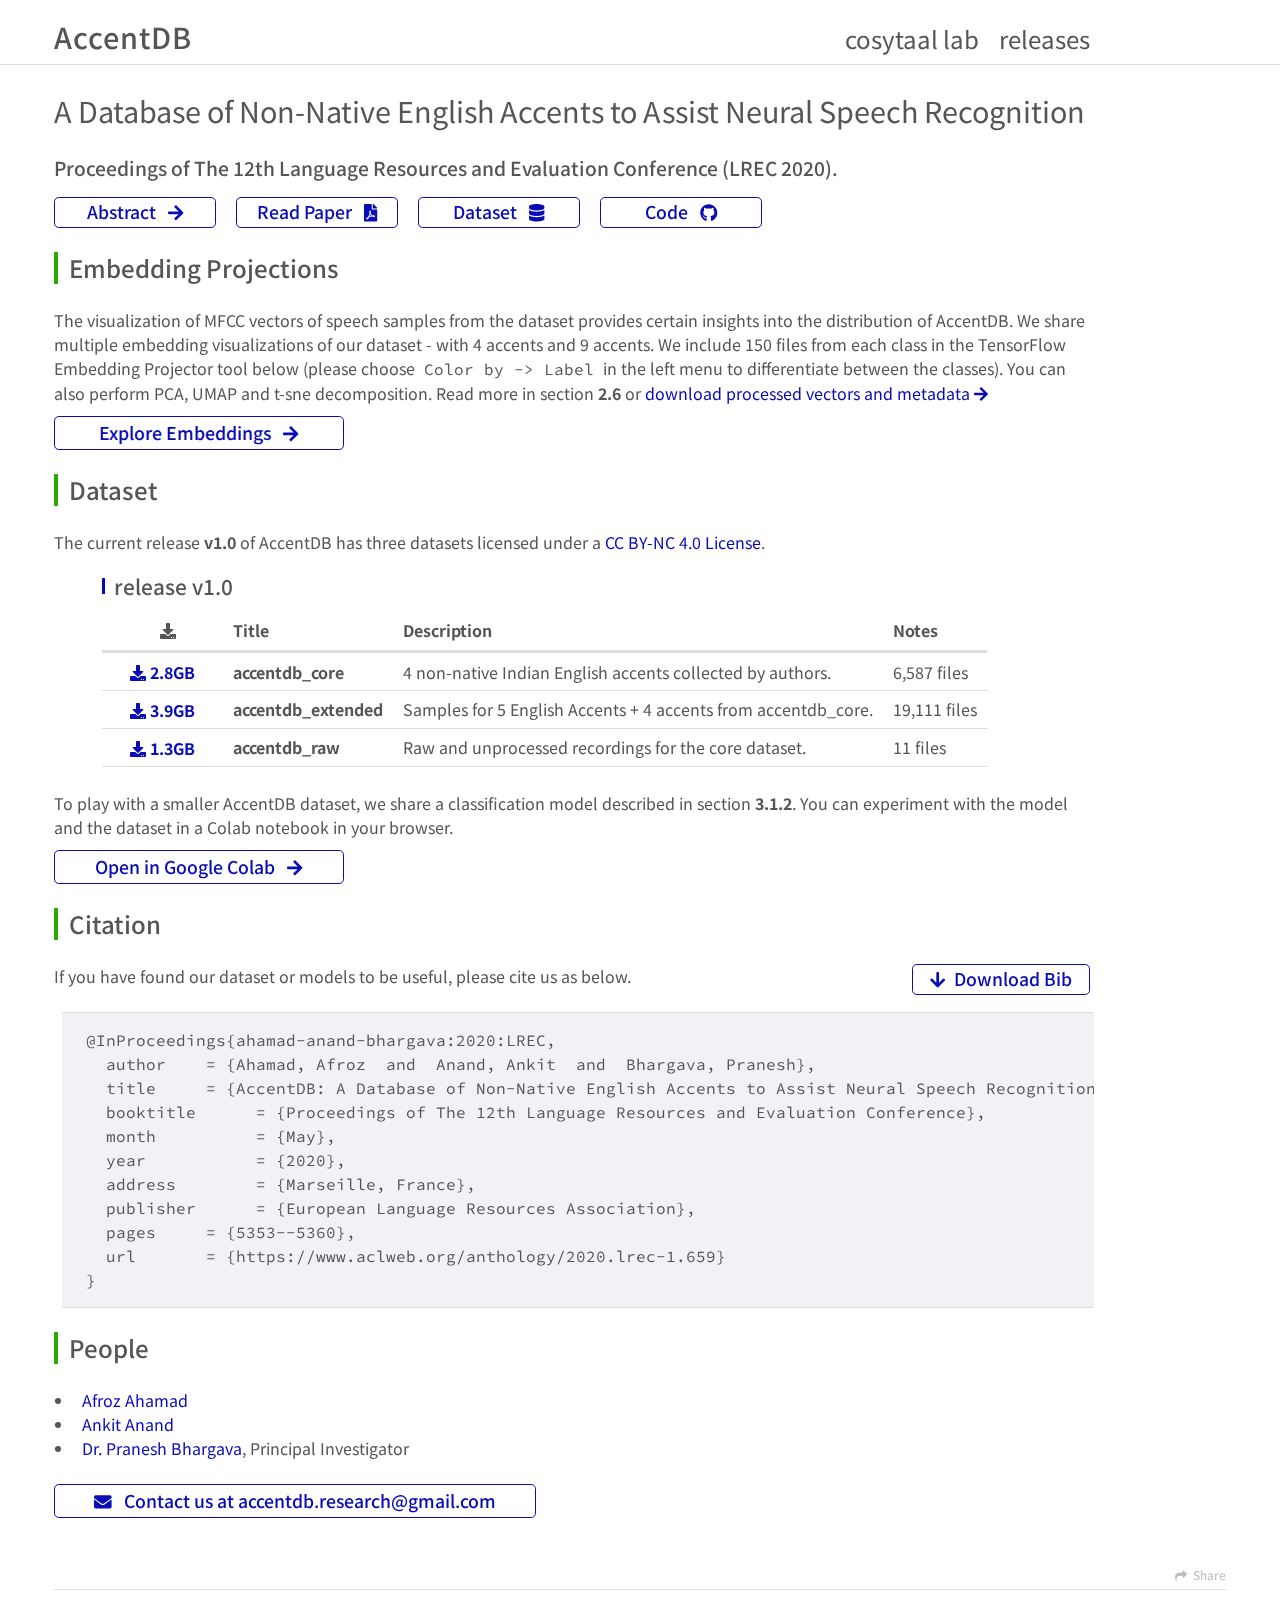
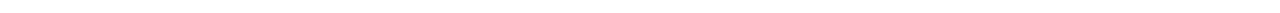
==== commit ac192af6: "Site updated: 2020-06-01 20:31:52" ====
--- a/index.html
+++ b/index.html
@@ -5,15 +5,15 @@
   
 <!-- Google Analytics -->
 <script type="text/javascript">
-  (function(i,s,o,g,r,a,m){i['GoogleAnalyticsObject']=r;i[r]=i[r]||function(){
-  (i[r].q=i[r].q||[]).push(arguments)},i[r].l=1*new Date();a=s.createElement(o),
-  m=s.getElementsByTagName(o)[0];a.async=1;a.src=g;m.parentNode.insertBefore(a,m)
-  })(window,document,'script','//www.google-analytics.com/analytics.js','ga');
-  
-  ga('create', 'UA-130229762-1', 'auto');
-  ga('send', 'pageview');
-  
-  </script>
+(function(i,s,o,g,r,a,m){i['GoogleAnalyticsObject']=r;i[r]=i[r]||function(){
+(i[r].q=i[r].q||[]).push(arguments)},i[r].l=1*new Date();a=s.createElement(o),
+m=s.getElementsByTagName(o)[0];a.async=1;a.src=g;m.parentNode.insertBefore(a,m)
+})(window,document,'script','//www.google-analytics.com/analytics.js','ga');
+
+ga('create', 'UA-130229762-1', 'auto');
+ga('send', 'pageview');
+
+</script>
 <!-- End Google Analytics -->
 
 
@@ -27,7 +27,7 @@
 <meta property="og:site_name" content="AccentDB">
 <meta property="og:description" content="A Database of Non-Native English Accents to Assist Neural Speech Recognition">
 <meta property="og:locale" content="en">
-<meta property="og:updated_time" content="2020-05-30T17:02:14.116Z">
+<meta property="og:updated_time" content="2020-06-01T14:56:16.187Z">
 <meta name="twitter:card" content="summary">
   
     <link rel="alternate" href="/atom.xml" title="AccentDB" type="application/atom+xml">
@@ -53,7 +53,7 @@
         <a id="main-nav-toggle" class="nav-icon"></a>
         <a href="/about"" id="main-nav-title" class="main-nav-link">AccentDB</a>
         
-        <a class="side-nav-title" href="https://github.com/AccentDB/accentdb.github.io/releases" target="_blank" rel="noopener" title="GitHub Releases">releases</a>
+        <a class="side-nav-title" href="https://drive.google.com/drive/folders/1m7J5-lEuYf8c8WMWe3DaCSOq3-1t-OQ6" target="_blank" rel="noopener" title="Releases">releases</a>
         <a class="side-nav-title" href="https://sites.google.com/view/cosytaal/home" target="_blank" rel="noopener" title="Cosy-Taal Lab">cosytaal lab</a>
       </nav>
     </div>
@@ -80,8 +80,8 @@
     
     <div class="article-entry" itemprop="articleBody">
       
-        <p><a class="conf" name="paper" href="http://www.lrec-conf.org/proceedings/lrec2020/index.html" target="_blank" rel="noopener"> Proceedings of The 12th Language Resources and Evaluation Conference (LREC 2020). </a><br><a class="button" href="https://www.aclweb.org/anthology/2020.lrec-1.659/" target="_blank" rel="noopener"> Abstract &nbsp; <svg aria-hidden="true" focusable="false" data-prefix="fas" data-icon="arrow-right" class="svg-inline--fa fa-arrow-right fa-w-14" role="img" xmlns="http://www.w3.org/2000/svg" viewBox="0 0 448 512"><path fill="currentColor" d="M190.5 66.9l22.2-22.2c9.4-9.4 24.6-9.4 33.9 0L441 239c9.4 9.4 9.4 24.6 0 33.9L246.6 467.3c-9.4 9.4-24.6 9.4-33.9 0l-22.2-22.2c-9.5-9.5-9.3-25 .4-34.3L311.4 296H24c-13.3 0-24-10.7-24-24v-32c0-13.3 10.7-24 24-24h287.4L190.9 101.2c-9.8-9.3-10-24.8-.4-34.3z"></path></svg> </a> <a class="button" href="https://www.aclweb.org/anthology/2020.lrec-1.659.pdf" target="_blank" rel="noopener"> Read Paper &nbsp; <svg aria-hidden="true" focusable="false" data-prefix="fas" data-icon="file-pdf" class="svg-inline--fa fa-file-pdf fa-w-12" role="img" xmlns="http://www.w3.org/2000/svg" viewBox="0 0 384 512"><path fill="currentColor" d="M181.9 256.1c-5-16-4.9-46.9-2-46.9 8.4 0 7.6 36.9 2 46.9zm-1.7 47.2c-7.7 20.2-17.3 43.3-28.4 62.7 18.3-7 39-17.2 62.9-21.9-12.7-9.6-24.9-23.4-34.5-40.8zM86.1 428.1c0 .8 13.2-5.4 34.9-40.2-6.7 6.3-29.1 24.5-34.9 40.2zM248 160h136v328c0 13.3-10.7 24-24 24H24c-13.3 0-24-10.7-24-24V24C0 10.7 10.7 0 24 0h200v136c0 13.2 10.8 24 24 24zm-8 171.8c-20-12.2-33.3-29-42.7-53.8 4.5-18.5 11.6-46.6 6.2-64.2-4.7-29.4-42.4-26.5-47.8-6.8-5 18.3-.4 44.1 8.1 77-11.6 27.6-28.7 64.6-40.8 85.8-.1 0-.1.1-.2.1-27.1 13.9-73.6 44.5-54.5 68 5.6 6.9 16 10 21.5 10 17.9 0 35.7-18 61.1-61.8 25.8-8.5 54.1-19.1 79-23.2 21.7 11.8 47.1 19.5 64 19.5 29.2 0 31.2-32 19.7-43.4-13.9-13.6-54.3-9.7-73.6-7.2zM377 105L279 7c-4.5-4.5-10.6-7-17-7h-6v128h128v-6.1c0-6.3-2.5-12.4-7-16.9zm-74.1 255.3c4.1-2.7-2.5-11.9-42.8-9 37.1 15.8 42.8 9 42.8 9z"></path></svg> </a> <a class="button" href="#dataset"> Dataset &nbsp; <svg aria-hidden="true" focusable="false" data-prefix="fas" data-icon="database" class="svg-inline--fa fa-database fa-w-14" role="img" xmlns="http://www.w3.org/2000/svg" viewBox="0 0 448 512"><path fill="currentColor" d="M448 73.143v45.714C448 159.143 347.667 192 224 192S0 159.143 0 118.857V73.143C0 32.857 100.333 0 224 0s224 32.857 224 73.143zM448 176v102.857C448 319.143 347.667 352 224 352S0 319.143 0 278.857V176c48.125 33.143 136.208 48.572 224 48.572S399.874 209.143 448 176zm0 160v102.857C448 479.143 347.667 512 224 512S0 479.143 0 438.857V336c48.125 33.143 136.208 48.572 224 48.572S399.874 369.143 448 336z"></path></svg> </a></p>
-<h2 id="Embedding-Projections"><a href="#Embedding-Projections" class="headerlink" title="Embedding Projections"></a>Embedding Projections</h2><p>The visualization of MFCC vectors of speech samples from the dataset provides certain insights into the distribution of AccentDB. We share multiple embedding visualizations of our dataset - with 4 accents and 9 accents. We include 150 files from each  class in the TensorFlow Embedding Projector tool below (please choose <code>Color -&gt; Metadata</code> in the left menu to differentiate between the classes). You can also perform PCA, UMAP and t-sne decomposition. Read more in section <strong>2.6</strong> or <a href="https://github.com/AccentDB/embedding-projection" target="_blank" rel="noopener" name="dataset">download processed vectors and metadata <svg aria-hidden="true" focusable="false" data-prefix="fas" data-icon="arrow-right" class="svg-inline--fa fa-arrow-right fa-w-14" role="img" xmlns="http://www.w3.org/2000/svg" viewBox="0 0 448 512"><path fill="currentColor" d="M190.5 66.9l22.2-22.2c9.4-9.4 24.6-9.4 33.9 0L441 239c9.4 9.4 9.4 24.6 0 33.9L246.6 467.3c-9.4 9.4-24.6 9.4-33.9 0l-22.2-22.2c-9.5-9.5-9.3-25 .4-34.3L311.4 296H24c-13.3 0-24-10.7-24-24v-32c0-13.3 10.7-24 24-24h287.4L190.9 101.2c-9.8-9.3-10-24.8-.4-34.3z"></path></svg></a><br><a class="button-large" href="https://projector.tensorflow.org/?config=https://raw.githubusercontent.com/AccentDB/embedding-150/master/template_projector_config.json" target="_blank" rel="noopener"> Explore Embeddings &nbsp; <svg aria-hidden="true" focusable="false" data-prefix="fas" data-icon="arrow-right" class="svg-inline--fa fa-arrow-right fa-w-14" role="img" xmlns="http://www.w3.org/2000/svg" viewBox="0 0 448 512"><path fill="currentColor" d="M190.5 66.9l22.2-22.2c9.4-9.4 24.6-9.4 33.9 0L441 239c9.4 9.4 9.4 24.6 0 33.9L246.6 467.3c-9.4 9.4-24.6 9.4-33.9 0l-22.2-22.2c-9.5-9.5-9.3-25 .4-34.3L311.4 296H24c-13.3 0-24-10.7-24-24v-32c0-13.3 10.7-24 24-24h287.4L190.9 101.2c-9.8-9.3-10-24.8-.4-34.3z"></path></svg></a></p>
+        <p><a class="conf" name="paper" href="http://www.lrec-conf.org/proceedings/lrec2020/index.html" target="_blank" rel="noopener"> Proceedings of The 12th Language Resources and Evaluation Conference (LREC 2020). </a><br><a class="button" href="https://www.aclweb.org/anthology/2020.lrec-1.659/" target="_blank" rel="noopener"> Abstract &nbsp; <svg aria-hidden="true" focusable="false" data-prefix="fas" data-icon="arrow-right" class="svg-inline--fa fa-arrow-right fa-w-14" role="img" xmlns="http://www.w3.org/2000/svg" viewBox="0 0 448 512"><path fill="currentColor" d="M190.5 66.9l22.2-22.2c9.4-9.4 24.6-9.4 33.9 0L441 239c9.4 9.4 9.4 24.6 0 33.9L246.6 467.3c-9.4 9.4-24.6 9.4-33.9 0l-22.2-22.2c-9.5-9.5-9.3-25 .4-34.3L311.4 296H24c-13.3 0-24-10.7-24-24v-32c0-13.3 10.7-24 24-24h287.4L190.9 101.2c-9.8-9.3-10-24.8-.4-34.3z"></path></svg> </a> <a class="button" href="https://www.aclweb.org/anthology/2020.lrec-1.659.pdf" target="_blank" rel="noopener"> Read Paper &nbsp; <svg aria-hidden="true" focusable="false" data-prefix="fas" data-icon="file-pdf" class="svg-inline--fa fa-file-pdf fa-w-12" role="img" xmlns="http://www.w3.org/2000/svg" viewBox="0 0 384 512"><path fill="currentColor" d="M181.9 256.1c-5-16-4.9-46.9-2-46.9 8.4 0 7.6 36.9 2 46.9zm-1.7 47.2c-7.7 20.2-17.3 43.3-28.4 62.7 18.3-7 39-17.2 62.9-21.9-12.7-9.6-24.9-23.4-34.5-40.8zM86.1 428.1c0 .8 13.2-5.4 34.9-40.2-6.7 6.3-29.1 24.5-34.9 40.2zM248 160h136v328c0 13.3-10.7 24-24 24H24c-13.3 0-24-10.7-24-24V24C0 10.7 10.7 0 24 0h200v136c0 13.2 10.8 24 24 24zm-8 171.8c-20-12.2-33.3-29-42.7-53.8 4.5-18.5 11.6-46.6 6.2-64.2-4.7-29.4-42.4-26.5-47.8-6.8-5 18.3-.4 44.1 8.1 77-11.6 27.6-28.7 64.6-40.8 85.8-.1 0-.1.1-.2.1-27.1 13.9-73.6 44.5-54.5 68 5.6 6.9 16 10 21.5 10 17.9 0 35.7-18 61.1-61.8 25.8-8.5 54.1-19.1 79-23.2 21.7 11.8 47.1 19.5 64 19.5 29.2 0 31.2-32 19.7-43.4-13.9-13.6-54.3-9.7-73.6-7.2zM377 105L279 7c-4.5-4.5-10.6-7-17-7h-6v128h128v-6.1c0-6.3-2.5-12.4-7-16.9zm-74.1 255.3c4.1-2.7-2.5-11.9-42.8-9 37.1 15.8 42.8 9 42.8 9z"></path></svg> </a> <a class="button" href="#dataset"> Dataset &nbsp; <svg aria-hidden="true" focusable="false" data-prefix="fas" data-icon="database" class="svg-inline--fa fa-database fa-w-14" role="img" xmlns="http://www.w3.org/2000/svg" viewBox="0 0 448 512"><path fill="currentColor" d="M448 73.143v45.714C448 159.143 347.667 192 224 192S0 159.143 0 118.857V73.143C0 32.857 100.333 0 224 0s224 32.857 224 73.143zM448 176v102.857C448 319.143 347.667 352 224 352S0 319.143 0 278.857V176c48.125 33.143 136.208 48.572 224 48.572S399.874 209.143 448 176zm0 160v102.857C448 479.143 347.667 512 224 512S0 479.143 0 438.857V336c48.125 33.143 136.208 48.572 224 48.572S399.874 369.143 448 336z"></path></svg> </a> <a class="button" href="https://github.com/AccentDB/code" target="_blank" rel="noopener"> Code &nbsp; <svg aria-hidden="true" focusable="false" data-prefix="fab" data-icon="github" class="svg-inline--fa fa-github fa-w-16" role="img" xmlns="http://www.w3.org/2000/svg" viewBox="0 0 496 512"><path fill="currentColor" d="M165.9 397.4c0 2-2.3 3.6-5.2 3.6-3.3.3-5.6-1.3-5.6-3.6 0-2 2.3-3.6 5.2-3.6 3-.3 5.6 1.3 5.6 3.6zm-31.1-4.5c-.7 2 1.3 4.3 4.3 4.9 2.6 1 5.6 0 6.2-2s-1.3-4.3-4.3-5.2c-2.6-.7-5.5.3-6.2 2.3zm44.2-1.7c-2.9.7-4.9 2.6-4.6 4.9.3 2 2.9 3.3 5.9 2.6 2.9-.7 4.9-2.6 4.6-4.6-.3-1.9-3-3.2-5.9-2.9zM244.8 8C106.1 8 0 113.3 0 252c0 110.9 69.8 205.8 169.5 239.2 12.8 2.3 17.3-5.6 17.3-12.1 0-6.2-.3-40.4-.3-61.4 0 0-70 15-84.7-29.8 0 0-11.4-29.1-27.8-36.6 0 0-22.9-15.7 1.6-15.4 0 0 24.9 2 38.6 25.8 21.9 38.6 58.6 27.5 72.9 20.9 2.3-16 8.8-27.1 16-33.7-55.9-6.2-112.3-14.3-112.3-110.5 0-27.5 7.6-41.3 23.6-58.9-2.6-6.5-11.1-33.3 2.6-67.9 20.9-6.5 69 27 69 27 20-5.6 41.5-8.5 62.8-8.5s42.8 2.9 62.8 8.5c0 0 48.1-33.6 69-27 13.7 34.7 5.2 61.4 2.6 67.9 16 17.7 25.8 31.5 25.8 58.9 0 96.5-58.9 104.2-114.8 110.5 9.2 7.9 17 22.9 17 46.4 0 33.7-.3 75.4-.3 83.6 0 6.5 4.6 14.4 17.3 12.1C428.2 457.8 496 362.9 496 252 496 113.3 383.5 8 244.8 8zM97.2 352.9c-1.3 1-1 3.3.7 5.2 1.6 1.6 3.9 2.3 5.2 1 1.3-1 1-3.3-.7-5.2-1.6-1.6-3.9-2.3-5.2-1zm-10.8-8.1c-.7 1.3.3 2.9 2.3 3.9 1.6 1 3.6.7 4.3-.7.7-1.3-.3-2.9-2.3-3.9-2-.6-3.6-.3-4.3.7zm32.4 35.6c-1.6 1.3-1 4.3 1.3 6.2 2.3 2.3 5.2 2.6 6.5 1 1.3-1.3.7-4.3-1.3-6.2-2.2-2.3-5.2-2.6-6.5-1zm-11.4-14.7c-1.6 1-1.6 3.6 0 5.9 1.6 2.3 4.3 3.3 5.6 2.3 1.6-1.3 1.6-3.9 0-6.2-1.4-2.3-4-3.3-5.6-2z"></path></svg> </a></p>
+<h2 id="Embedding-Projections"><a href="#Embedding-Projections" class="headerlink" title="Embedding Projections"></a>Embedding Projections</h2><p>The visualization of MFCC vectors of speech samples from the dataset provides certain insights into the distribution of AccentDB. We share multiple embedding visualizations of our dataset - with 4 accents and 9 accents. We include 150 files from each  class in the TensorFlow Embedding Projector tool below (please choose <code>Color by -&gt; Label</code> in the left menu to differentiate between the classes). You can also perform PCA, UMAP and t-sne decomposition. Read more in section <strong>2.6</strong> or <a href="https://github.com/AccentDB/code#embedding-visualization" target="_blank" rel="noopener" name="dataset">download processed vectors and metadata <svg aria-hidden="true" focusable="false" data-prefix="fas" data-icon="arrow-right" class="svg-inline--fa fa-arrow-right fa-w-14" role="img" xmlns="http://www.w3.org/2000/svg" viewBox="0 0 448 512"><path fill="currentColor" d="M190.5 66.9l22.2-22.2c9.4-9.4 24.6-9.4 33.9 0L441 239c9.4 9.4 9.4 24.6 0 33.9L246.6 467.3c-9.4 9.4-24.6 9.4-33.9 0l-22.2-22.2c-9.5-9.5-9.3-25 .4-34.3L311.4 296H24c-13.3 0-24-10.7-24-24v-32c0-13.3 10.7-24 24-24h287.4L190.9 101.2c-9.8-9.3-10-24.8-.4-34.3z"></path></svg></a><br><a class="button-large" href="https://projector.tensorflow.org/?config=https://raw.githubusercontent.com/AccentDB/embedding-150/master/template_projector_config.json" target="_blank" rel="noopener"> Explore Embeddings &nbsp; <svg aria-hidden="true" focusable="false" data-prefix="fas" data-icon="arrow-right" class="svg-inline--fa fa-arrow-right fa-w-14" role="img" xmlns="http://www.w3.org/2000/svg" viewBox="0 0 448 512"><path fill="currentColor" d="M190.5 66.9l22.2-22.2c9.4-9.4 24.6-9.4 33.9 0L441 239c9.4 9.4 9.4 24.6 0 33.9L246.6 467.3c-9.4 9.4-24.6 9.4-33.9 0l-22.2-22.2c-9.5-9.5-9.3-25 .4-34.3L311.4 296H24c-13.3 0-24-10.7-24-24v-32c0-13.3 10.7-24 24-24h287.4L190.9 101.2c-9.8-9.3-10-24.8-.4-34.3z"></path></svg></a></p>
 <h2 id="Dataset"><a href="#Dataset" class="headerlink" title="Dataset"></a>Dataset</h2><p>The current release <strong>v1.0</strong> of AccentDB has three datasets licensed under a <a href="./LICENSE">CC BY-NC 4.0 License</a>.</p>
 <h3 id="release-v1-0"><a href="#release-v1-0" class="headerlink" title="release v1.0"></a>release v1.0</h3><table>
 <thead>
@@ -93,33 +93,34 @@
 </tr>
 </thead>
 <tbody><tr>
-<td align="center"><a class="button-download" href=""> <svg aria-hidden="true" focusable="false" data-prefix="fas" data-icon="download" class="svg-inline--fa fa-download fa-w-16" role="img" xmlns="http://www.w3.org/2000/svg" viewBox="0 0 512 512"><path fill="currentColor" d="M216 0h80c13.3 0 24 10.7 24 24v168h87.7c17.8 0 26.7 21.5 14.1 34.1L269.7 378.3c-7.5 7.5-19.8 7.5-27.3 0L90.1 226.1c-12.6-12.6-3.7-34.1 14.1-34.1H192V24c0-13.3 10.7-24 24-24zm296 376v112c0 13.3-10.7 24-24 24H24c-13.3 0-24-10.7-24-24V376c0-13.3 10.7-24 24-24h146.7l49 49c20.1 20.1 52.5 20.1 72.6 0l49-49H488c13.3 0 24 10.7 24 24zm-124 88c0-11-9-20-20-20s-20 9-20 20 9 20 20 20 20-9 20-20zm64 0c0-11-9-20-20-20s-20 9-20 20 9 20 20 20 20-9 20-20z"></path></svg> <strong>2.0GB</strong> </a></td>
+<td align="center"><a class="button-download" href="https://drive.google.com/file/d/1a5cN4GwzsngrpYP230hzM58I8BhtB8et/view" target="_blank" rel="noopener"> <svg aria-hidden="true" focusable="false" data-prefix="fas" data-icon="download" class="svg-inline--fa fa-download fa-w-16" role="img" xmlns="http://www.w3.org/2000/svg" viewBox="0 0 512 512"><path fill="currentColor" d="M216 0h80c13.3 0 24 10.7 24 24v168h87.7c17.8 0 26.7 21.5 14.1 34.1L269.7 378.3c-7.5 7.5-19.8 7.5-27.3 0L90.1 226.1c-12.6-12.6-3.7-34.1 14.1-34.1H192V24c0-13.3 10.7-24 24-24zm296 376v112c0 13.3-10.7 24-24 24H24c-13.3 0-24-10.7-24-24V376c0-13.3 10.7-24 24-24h146.7l49 49c20.1 20.1 52.5 20.1 72.6 0l49-49H488c13.3 0 24 10.7 24 24zm-124 88c0-11-9-20-20-20s-20 9-20 20 9 20 20 20 20-9 20-20zm64 0c0-11-9-20-20-20s-20 9-20 20 9 20 20 20 20-9 20-20z"></path></svg> <strong>2.8GB</strong> </a></td>
 <td align="left"><strong>accentdb_core</strong></td>
 <td align="left">4 non-native Indian English accents collected by authors.</td>
 <td align="right">6,587 files</td>
 </tr>
 <tr>
-<td align="center"><a class="button-download" href=""> <svg aria-hidden="true" focusable="false" data-prefix="fas" data-icon="download" class="svg-inline--fa fa-download fa-w-16" role="img" xmlns="http://www.w3.org/2000/svg" viewBox="0 0 512 512"><path fill="currentColor" d="M216 0h80c13.3 0 24 10.7 24 24v168h87.7c17.8 0 26.7 21.5 14.1 34.1L269.7 378.3c-7.5 7.5-19.8 7.5-27.3 0L90.1 226.1c-12.6-12.6-3.7-34.1 14.1-34.1H192V24c0-13.3 10.7-24 24-24zm296 376v112c0 13.3-10.7 24-24 24H24c-13.3 0-24-10.7-24-24V376c0-13.3 10.7-24 24-24h146.7l49 49c20.1 20.1 52.5 20.1 72.6 0l49-49H488c13.3 0 24 10.7 24 24zm-124 88c0-11-9-20-20-20s-20 9-20 20 9 20 20 20 20-9 20-20zm64 0c0-11-9-20-20-20s-20 9-20 20 9 20 20 20 20-9 20-20z"></path></svg> <strong>3.9GB</strong> </a></td>
+<td align="center"><a class="button-download" href="https://drive.google.com/file/d/1NO1NKQSpyq3DMLEwiqA-BHIqXli8vtIL/view" target="_blank" rel="noopener"> <svg aria-hidden="true" focusable="false" data-prefix="fas" data-icon="download" class="svg-inline--fa fa-download fa-w-16" role="img" xmlns="http://www.w3.org/2000/svg" viewBox="0 0 512 512"><path fill="currentColor" d="M216 0h80c13.3 0 24 10.7 24 24v168h87.7c17.8 0 26.7 21.5 14.1 34.1L269.7 378.3c-7.5 7.5-19.8 7.5-27.3 0L90.1 226.1c-12.6-12.6-3.7-34.1 14.1-34.1H192V24c0-13.3 10.7-24 24-24zm296 376v112c0 13.3-10.7 24-24 24H24c-13.3 0-24-10.7-24-24V376c0-13.3 10.7-24 24-24h146.7l49 49c20.1 20.1 52.5 20.1 72.6 0l49-49H488c13.3 0 24 10.7 24 24zm-124 88c0-11-9-20-20-20s-20 9-20 20 9 20 20 20 20-9 20-20zm64 0c0-11-9-20-20-20s-20 9-20 20 9 20 20 20 20-9 20-20z"></path></svg> <strong>3.9GB</strong> </a></td>
 <td align="left"><strong>accentdb_extended</strong></td>
 <td align="left">Samples for 5 English Accents + 4 accents from accentdb_core.</td>
 <td align="right">19,111 files</td>
 </tr>
 <tr>
-<td align="center"><a class="button-download" href=""> <svg aria-hidden="true" focusable="false" data-prefix="fas" data-icon="download" class="svg-inline--fa fa-download fa-w-16" role="img" xmlns="http://www.w3.org/2000/svg" viewBox="0 0 512 512"><path fill="currentColor" d="M216 0h80c13.3 0 24 10.7 24 24v168h87.7c17.8 0 26.7 21.5 14.1 34.1L269.7 378.3c-7.5 7.5-19.8 7.5-27.3 0L90.1 226.1c-12.6-12.6-3.7-34.1 14.1-34.1H192V24c0-13.3 10.7-24 24-24zm296 376v112c0 13.3-10.7 24-24 24H24c-13.3 0-24-10.7-24-24V376c0-13.3 10.7-24 24-24h146.7l49 49c20.1 20.1 52.5 20.1 72.6 0l49-49H488c13.3 0 24 10.7 24 24zm-124 88c0-11-9-20-20-20s-20 9-20 20 9 20 20 20 20-9 20-20zm64 0c0-11-9-20-20-20s-20 9-20 20 9 20 20 20 20-9 20-20z"></path></svg> <strong>1.3GB</strong> </a></td>
+<td align="center"><a class="button-download" href="https://drive.google.com/file/d/1oiqrlNo-rjktvkvvmt4U5x2j82Z71a2n/view" target="_blank" rel="noopener"> <svg aria-hidden="true" focusable="false" data-prefix="fas" data-icon="download" class="svg-inline--fa fa-download fa-w-16" role="img" xmlns="http://www.w3.org/2000/svg" viewBox="0 0 512 512"><path fill="currentColor" d="M216 0h80c13.3 0 24 10.7 24 24v168h87.7c17.8 0 26.7 21.5 14.1 34.1L269.7 378.3c-7.5 7.5-19.8 7.5-27.3 0L90.1 226.1c-12.6-12.6-3.7-34.1 14.1-34.1H192V24c0-13.3 10.7-24 24-24zm296 376v112c0 13.3-10.7 24-24 24H24c-13.3 0-24-10.7-24-24V376c0-13.3 10.7-24 24-24h146.7l49 49c20.1 20.1 52.5 20.1 72.6 0l49-49H488c13.3 0 24 10.7 24 24zm-124 88c0-11-9-20-20-20s-20 9-20 20 9 20 20 20 20-9 20-20zm64 0c0-11-9-20-20-20s-20 9-20 20 9 20 20 20 20-9 20-20z"></path></svg> <strong>1.3GB</strong> </a></td>
 <td align="left"><strong>accentdb_raw</strong></td>
 <td align="left">Raw and unprocessed recordings for the core dataset.</td>
 <td align="right">11 files</td>
 </tr>
 </tbody></table>
-<p>To play with a smaller AccentDB dataset, we share a classification model described in in section <strong>3.1.2</strong>. You can experiment with the model and the dataset in a Colab notebook in your browser.<br><a class="button-large" href="https://www.google.com" target="_blank" rel="noopener"> Open in Google Colab &nbsp; <svg aria-hidden="true" focusable="false" data-prefix="fas" data-icon="arrow-right" class="svg-inline--fa fa-arrow-right fa-w-14" role="img" xmlns="http://www.w3.org/2000/svg" viewBox="0 0 448 512"><path fill="currentColor" d="M190.5 66.9l22.2-22.2c9.4-9.4 24.6-9.4 33.9 0L441 239c9.4 9.4 9.4 24.6 0 33.9L246.6 467.3c-9.4 9.4-24.6 9.4-33.9 0l-22.2-22.2c-9.5-9.5-9.3-25 .4-34.3L311.4 296H24c-13.3 0-24-10.7-24-24v-32c0-13.3 10.7-24 24-24h287.4L190.9 101.2c-9.8-9.3-10-24.8-.4-34.3z"></path></svg></a></p>
+<p>To play with a smaller AccentDB dataset, we share a classification model described in section <strong>3.1.2</strong>. You can experiment with the model and the dataset in a Colab notebook in your browser.<br><a class="button-large" href="https://colab.research.google.com/drive/1J_pTtmY98vtWHWoIs9WhRuWK0b0uBuxU" target="_blank" rel="noopener"> Open in Google Colab &nbsp; <svg aria-hidden="true" focusable="false" data-prefix="fas" data-icon="arrow-right" class="svg-inline--fa fa-arrow-right fa-w-14" role="img" xmlns="http://www.w3.org/2000/svg" viewBox="0 0 448 512"><path fill="currentColor" d="M190.5 66.9l22.2-22.2c9.4-9.4 24.6-9.4 33.9 0L441 239c9.4 9.4 9.4 24.6 0 33.9L246.6 467.3c-9.4 9.4-24.6 9.4-33.9 0l-22.2-22.2c-9.5-9.5-9.3-25 .4-34.3L311.4 296H24c-13.3 0-24-10.7-24-24v-32c0-13.3 10.7-24 24-24h287.4L190.9 101.2c-9.8-9.3-10-24.8-.4-34.3z"></path></svg></a></p>
 <h2 id="Citation"><a href="#Citation" class="headerlink" title="Citation"></a>Citation</h2><p>If you have found our dataset or models to be useful, please cite us as below. <a class="button-bib" target="_blank" href="http://www.lrec-conf.org/proceedings/lrec2020/bib/2020.lrec-1.659.bib"><svg aria-hidden="true" focusable="false" data-prefix="fas" data-icon="arrow-down" class="svg-inline--fa fa-arrow-down fa-w-14" role="img" xmlns="http://www.w3.org/2000/svg" viewBox="0 0 448 512"><path fill="currentColor" d="M413.1 222.5l22.2 22.2c9.4 9.4 9.4 24.6 0 33.9L241 473c-9.4 9.4-24.6 9.4-33.9 0L12.7 278.6c-9.4-9.4-9.4-24.6 0-33.9l22.2-22.2c9.5-9.5 25-9.3 34.3.4L184 343.4V56c0-13.3 10.7-24 24-24h32c13.3 0 24 10.7 24 24v287.4l114.8-120.5c9.3-9.8 24.8-10 34.3-.4z"></path></svg>&nbsp;&nbsp;Download Bib</a></p>
 <figure class="highlight plain"><table><tr><td class="gutter"><pre><span class="line">1</span></pre></td><td class="code"><pre><span class="line">@InProceedings&#123;ahamad-anand-bhargava:2020:LREC,</span></pre></td></tr><tr><td class="gutter"><pre><span class="line">2</span></pre></td><td class="code"><pre><span class="line">  author    &#x3D; &#123;Ahamad, Afroz  and  Anand, Ankit  and  Bhargava, Pranesh&#125;,</span></pre></td></tr><tr><td class="gutter"><pre><span class="line">3</span></pre></td><td class="code"><pre><span class="line">  title     &#x3D; &#123;AccentDB: A Database of Non-Native English Accents to Assist Neural Speech Recognition&#125;,</span></pre></td></tr><tr><td class="gutter"><pre><span class="line">4</span></pre></td><td class="code"><pre><span class="line">  booktitle      &#x3D; &#123;Proceedings of The 12th Language Resources and Evaluation Conference&#125;,</span></pre></td></tr><tr><td class="gutter"><pre><span class="line">5</span></pre></td><td class="code"><pre><span class="line">  month          &#x3D; &#123;May&#125;,</span></pre></td></tr><tr><td class="gutter"><pre><span class="line">6</span></pre></td><td class="code"><pre><span class="line">  year           &#x3D; &#123;2020&#125;,</span></pre></td></tr><tr><td class="gutter"><pre><span class="line">7</span></pre></td><td class="code"><pre><span class="line">  address        &#x3D; &#123;Marseille, France&#125;,</span></pre></td></tr><tr><td class="gutter"><pre><span class="line">8</span></pre></td><td class="code"><pre><span class="line">  publisher      &#x3D; &#123;European Language Resources Association&#125;,</span></pre></td></tr><tr><td class="gutter"><pre><span class="line">9</span></pre></td><td class="code"><pre><span class="line">  pages     &#x3D; &#123;5353--5360&#125;,</span></pre></td></tr><tr><td class="gutter"><pre><span class="line">10</span></pre></td><td class="code"><pre><span class="line">  url       &#x3D; &#123;https:&#x2F;&#x2F;www.aclweb.org&#x2F;anthology&#x2F;2020.lrec-1.659&#125;</span></pre></td></tr><tr><td class="gutter"><pre><span class="line">11</span></pre></td><td class="code"><pre><span class="line">&#125;</span></pre></td></tr></table></figure>
 
 <h2 id="People"><a href="#People" class="headerlink" title="People"></a>People</h2><ul>
-<li>&nbsp;| &nbsp; <a href="https://afrozsahamad.com/" target="_blank" rel="noopener">Afroz Ahamad</a></li>
-<li>&nbsp;| &nbsp; <a href="https://github.com/ankit0905" target="_blank" rel="noopener">Ankit Anand</a></li>
-<li>&nbsp;| &nbsp; <a href="https://universe.bits-pilani.ac.in/hyderabad/praneshbhargava/Profile" target="_blank" rel="noopener">Dr. Pranesh Bhargava</a>, Principal Investigator</li>
+<li>&nbsp; <a href="https://afrozsahamad.com/" target="_blank" rel="noopener">Afroz Ahamad</a></li>
+<li>&nbsp; <a href="https://github.com/ankit0905" target="_blank" rel="noopener">Ankit Anand</a></li>
+<li>&nbsp; <a href="https://universe.bits-pilani.ac.in/hyderabad/praneshbhargava/Profile" target="_blank" rel="noopener">Dr. Pranesh Bhargava</a>, Principal Investigator</li>
 </ul>
+<p><a class="button-contact" href="mailto:accentdb.research@gmail.com" target="_blank" rel="noopener"> <svg aria-hidden="true" focusable="false" data-prefix="fas" data-icon="envelope" class="svg-inline--fa fa-envelope fa-w-16" role="img" xmlns="http://www.w3.org/2000/svg" viewBox="0 0 512 512"><path fill="currentColor" d="M502.3 190.8c3.9-3.1 9.7-.2 9.7 4.7V400c0 26.5-21.5 48-48 48H48c-26.5 0-48-21.5-48-48V195.6c0-5 5.7-7.8 9.7-4.7 22.4 17.4 52.1 39.5 154.1 113.6 21.1 15.4 56.7 47.8 92.2 47.6 35.7.3 72-32.8 92.3-47.6 102-74.1 131.6-96.3 154-113.7zM256 320c23.2.4 56.6-29.2 73.4-41.4 132.7-96.3 142.8-104.7 173.4-128.7 5.8-4.5 9.2-11.5 9.2-18.9v-19c0-26.5-21.5-48-48-48H48C21.5 64 0 85.5 0 112v19c0 7.4 3.4 14.3 9.2 18.9 30.6 23.9 40.7 32.4 173.4 128.7 16.8 12.2 50.2 41.8 73.4 41.4z"></path></svg> &nbsp; Contact us at accentdb.research@gmail.com </a></p>
 <style>svg:not(:root).svg-inline--fa {
   overflow: visible;
 }
@@ -575,7 +576,7 @@
       
     </div>
     <footer class="article-footer">
-      <a data-url="https://accentdb.github.io/about/index.html" data-id="ckatvw9n4000006crb6v99bp5" class="article-share-link">Share</a>
+      <a data-url="https://accentdb.github.io/about/index.html" data-id="ckawmfpeo0000sbcr6cgmdr8j" class="article-share-link">Share</a>
       
       
     </footer>
--- a/css/style.css
+++ b/css/style.css
@@ -681,10 +681,10 @@
 }
 .article-entry a.button-download:hover {
   cursor: pointer;
-  -webkit-transition: 0.3s;
-  -moz-transition: 0.3s;
-  -ms-transition: 0.3s;
-  transition: 0.3s;
+  -webkit-transition: 0.2s;
+  -moz-transition: 0.2s;
+  -ms-transition: 0.2s;
+  transition: 0.2s;
   border: 0.1rem solid #090cb6;
 }
 .article-entry a.button-large {
@@ -704,6 +704,30 @@
   border: 0.1rem solid #090cb6;
 }
 .article-entry a.button-large:hover {
+  cursor: pointer;
+  background-color: #090cb6;
+  color: #fff;
+  -webkit-transition: 0.3s;
+  -moz-transition: 0.3s;
+  -ms-transition: 0.3s;
+  transition: 0.3s;
+}
+.article-entry a.button-contact {
+  display: inline-block;
+  font-weight: 500;
+  text-spacing: 2px;
+  font-size: 1.1rem;
+  color: #090cb6;
+  width: 30rem;
+  height: 2rem;
+  border-radius: 0.3rem;
+  background-color: #fff;
+  text-align: center;
+  vertical-align: middle;
+  line-height: 2rem;
+  border: 0.1rem solid #090cb6;
+}
+.article-entry a.button-contact:hover {
   cursor: pointer;
   background-color: #090cb6;
   color: #fff;
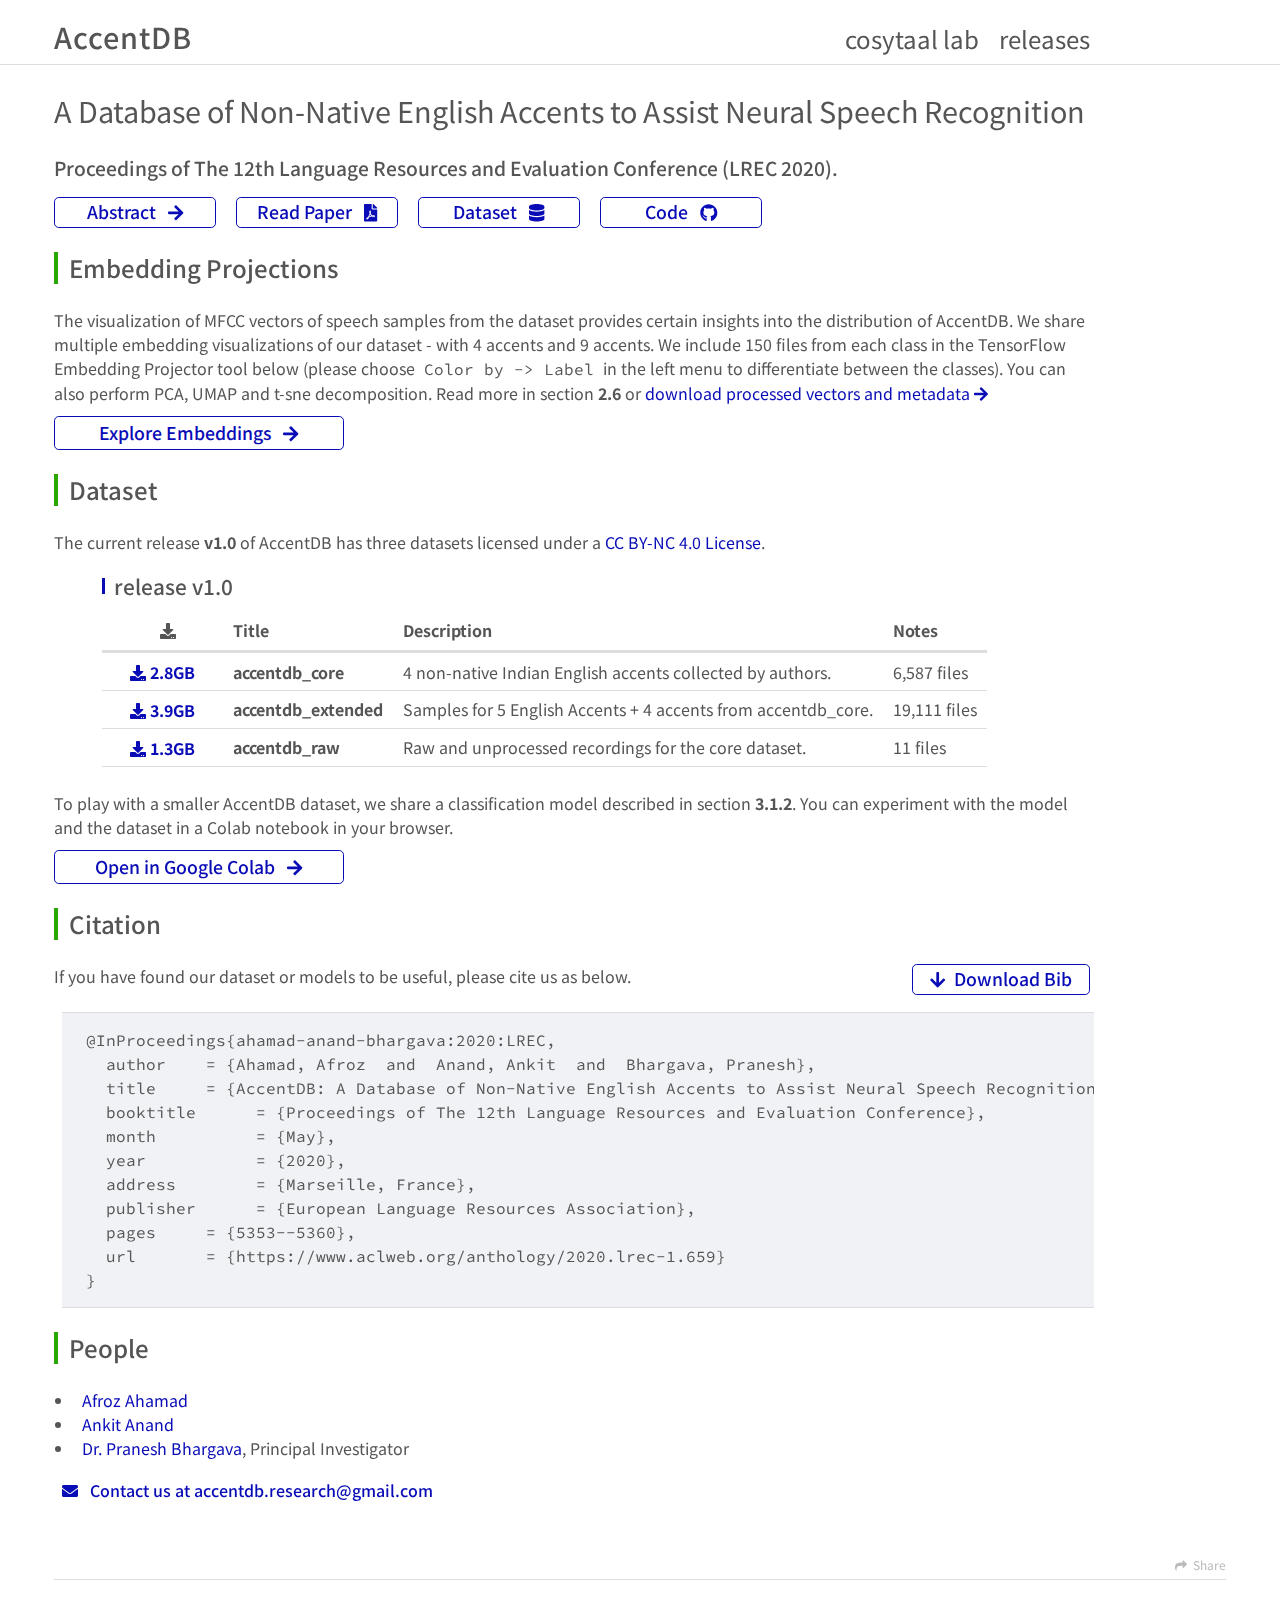
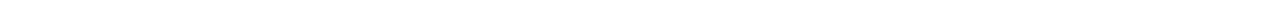
==== commit 15f7280b: "Site updated: 2020-06-01 20:51:43" ====
--- a/index.html
+++ b/index.html
@@ -4,16 +4,16 @@
   <meta charset="utf-8">
   
 <!-- Google Analytics -->
-<script type="text/javascript">
-(function(i,s,o,g,r,a,m){i['GoogleAnalyticsObject']=r;i[r]=i[r]||function(){
-(i[r].q=i[r].q||[]).push(arguments)},i[r].l=1*new Date();a=s.createElement(o),
-m=s.getElementsByTagName(o)[0];a.async=1;a.src=g;m.parentNode.insertBefore(a,m)
-})(window,document,'script','//www.google-analytics.com/analytics.js','ga');
-
-ga('create', 'UA-130229762-1', 'auto');
-ga('send', 'pageview');
-
+<!-- Global site tag (gtag.js) - Google Analytics -->
+<script async src="https://www.googletagmanager.com/gtag/js?id=UA-130229762-2"></script>
+<script>
+  window.dataLayer = window.dataLayer || [];
+  function gtag(){dataLayer.push(arguments);}
+  gtag('js', new Date());
+
+  gtag('config', 'UA-130229762-2');
 </script>
+<!-- End Google Analytics -->
 <!-- End Google Analytics -->
 
 
@@ -27,7 +27,7 @@
 <meta property="og:site_name" content="AccentDB">
 <meta property="og:description" content="A Database of Non-Native English Accents to Assist Neural Speech Recognition">
 <meta property="og:locale" content="en">
-<meta property="og:updated_time" content="2020-06-01T14:56:16.187Z">
+<meta property="og:updated_time" content="2020-06-01T15:20:36.749Z">
 <meta name="twitter:card" content="summary">
   
     <link rel="alternate" href="/atom.xml" title="AccentDB" type="application/atom+xml">
@@ -576,7 +576,7 @@
       
     </div>
     <footer class="article-footer">
-      <a data-url="https://accentdb.github.io/about/index.html" data-id="ckawmfpeo0000sbcr6cgmdr8j" class="article-share-link">Share</a>
+      <a data-url="https://accentdb.github.io/about/index.html" data-id="ckawn4olk0000zocrcyofdr91" class="article-share-link">Share</a>
       
       
     </footer>
--- a/css/style.css
+++ b/css/style.css
@@ -713,28 +713,28 @@
   transition: 0.3s;
 }
 .article-entry a.button-contact {
+  margin-top: -1rem;
   display: inline-block;
   font-weight: 500;
   text-spacing: 2px;
-  font-size: 1.1rem;
-  color: #090cb6;
-  width: 30rem;
-  height: 2rem;
+  font-size: 1rem;
+  color: #090cb6;
+  width: 24rem;
+  height: 1.6rem;
   border-radius: 0.3rem;
   background-color: #fff;
   text-align: center;
   vertical-align: middle;
-  line-height: 2rem;
-  border: 0.1rem solid #090cb6;
+  line-height: 1.6rem;
+  border: 0.1rem solid #fff;
 }
 .article-entry a.button-contact:hover {
   cursor: pointer;
-  background-color: #090cb6;
-  color: #fff;
   -webkit-transition: 0.3s;
   -moz-transition: 0.3s;
   -ms-transition: 0.3s;
   transition: 0.3s;
+  border: 0.1rem solid #090cb6;
 }
 .article-entry a.button-bib {
   display: inline-block;
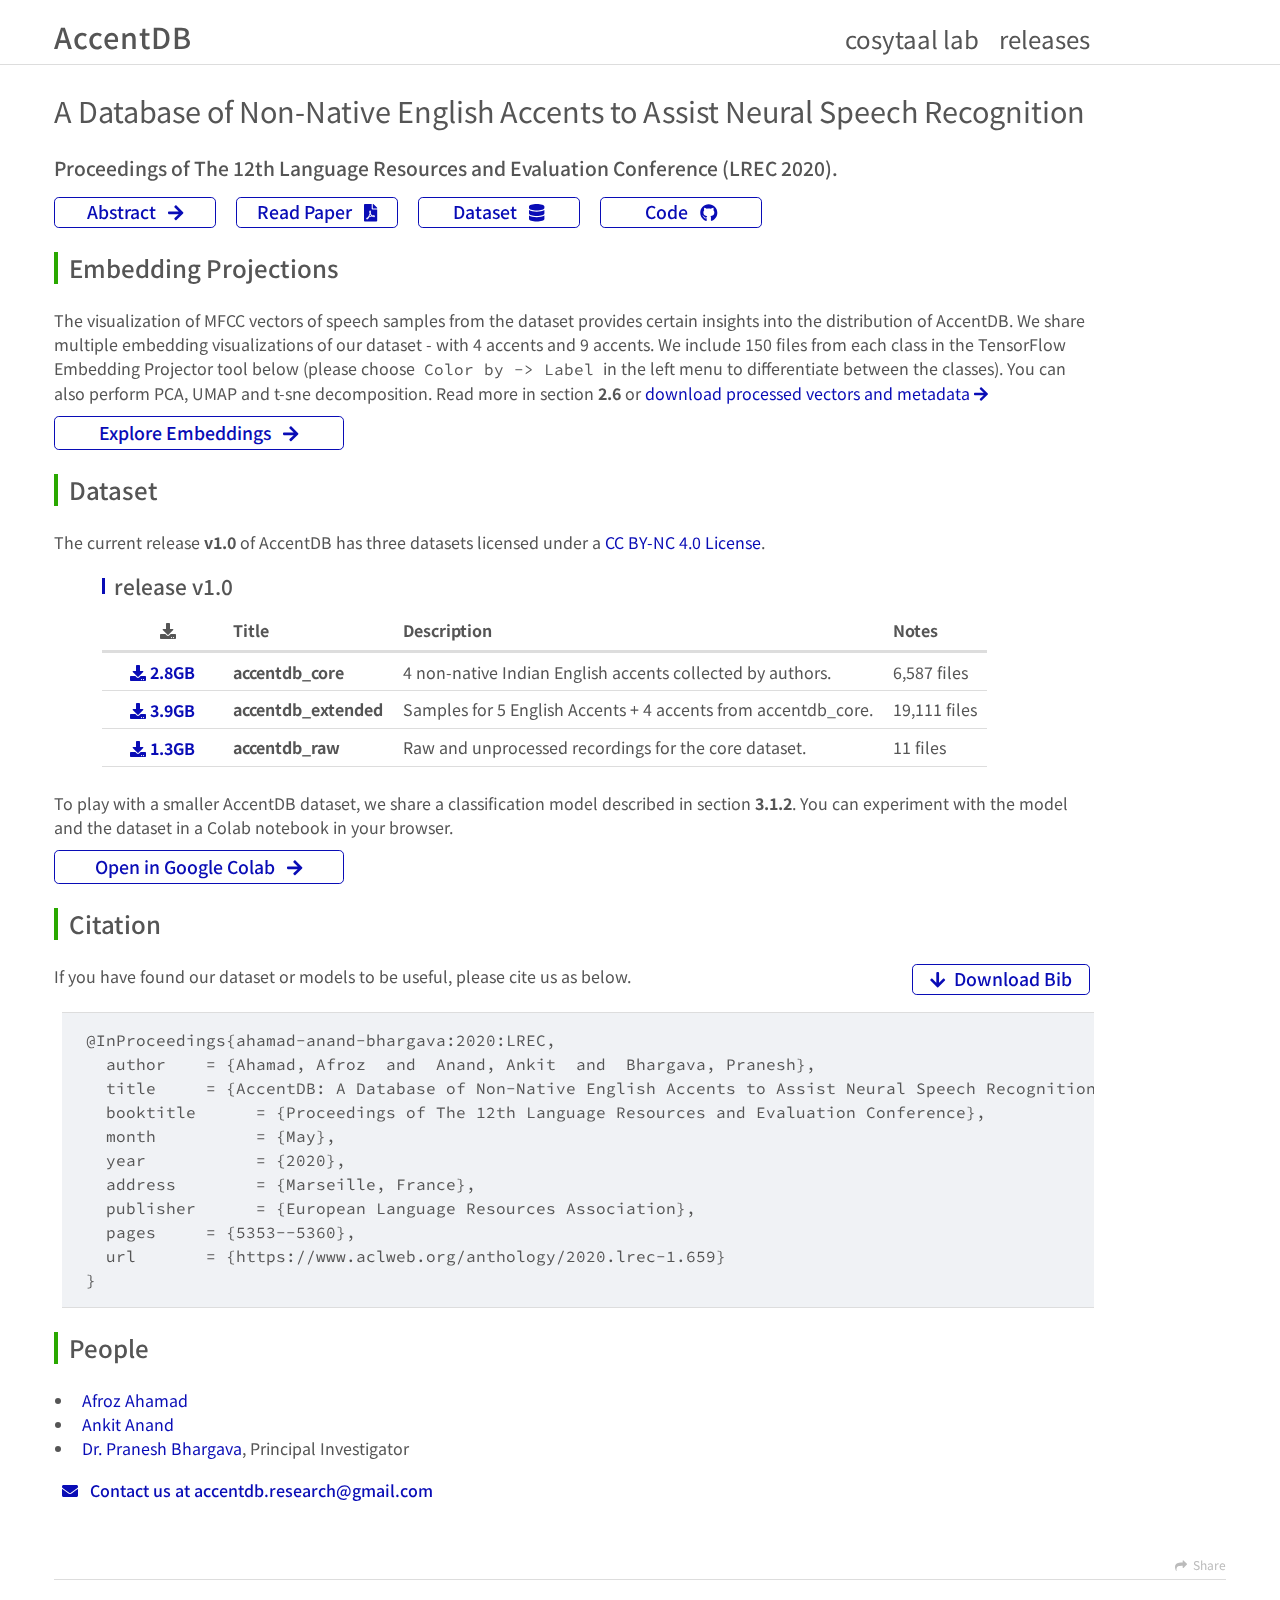
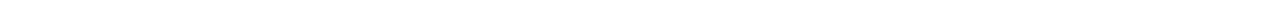
==== commit 5d58b0a3: "Site updated: 2020-06-01 21:07:35" ====
--- a/index.html
+++ b/index.html
@@ -3,7 +3,6 @@
 <head>
   <meta charset="utf-8">
   
-<!-- Google Analytics -->
 <!-- Global site tag (gtag.js) - Google Analytics -->
 <script async src="https://www.googletagmanager.com/gtag/js?id=UA-130229762-2"></script>
 <script>
@@ -13,8 +12,6 @@
 
   gtag('config', 'UA-130229762-2');
 </script>
-<!-- End Google Analytics -->
-<!-- End Google Analytics -->
 
 
   
@@ -27,7 +24,7 @@
 <meta property="og:site_name" content="AccentDB">
 <meta property="og:description" content="A Database of Non-Native English Accents to Assist Neural Speech Recognition">
 <meta property="og:locale" content="en">
-<meta property="og:updated_time" content="2020-06-01T15:20:36.749Z">
+<meta property="og:updated_time" content="2020-06-01T15:36:43.523Z">
 <meta name="twitter:card" content="summary">
   
     <link rel="alternate" href="/atom.xml" title="AccentDB" type="application/atom+xml">
@@ -117,7 +114,7 @@
 
 <h2 id="People"><a href="#People" class="headerlink" title="People"></a>People</h2><ul>
 <li>&nbsp; <a href="https://afrozsahamad.com/" target="_blank" rel="noopener">Afroz Ahamad</a></li>
-<li>&nbsp; <a href="https://github.com/ankit0905" target="_blank" rel="noopener">Ankit Anand</a></li>
+<li>&nbsp; <a href="https://www.linkedin.com/in/ankit-a-5b31b5114/" target="_blank" rel="noopener">Ankit Anand</a></li>
 <li>&nbsp; <a href="https://universe.bits-pilani.ac.in/hyderabad/praneshbhargava/Profile" target="_blank" rel="noopener">Dr. Pranesh Bhargava</a>, Principal Investigator</li>
 </ul>
 <p><a class="button-contact" href="mailto:accentdb.research@gmail.com" target="_blank" rel="noopener"> <svg aria-hidden="true" focusable="false" data-prefix="fas" data-icon="envelope" class="svg-inline--fa fa-envelope fa-w-16" role="img" xmlns="http://www.w3.org/2000/svg" viewBox="0 0 512 512"><path fill="currentColor" d="M502.3 190.8c3.9-3.1 9.7-.2 9.7 4.7V400c0 26.5-21.5 48-48 48H48c-26.5 0-48-21.5-48-48V195.6c0-5 5.7-7.8 9.7-4.7 22.4 17.4 52.1 39.5 154.1 113.6 21.1 15.4 56.7 47.8 92.2 47.6 35.7.3 72-32.8 92.3-47.6 102-74.1 131.6-96.3 154-113.7zM256 320c23.2.4 56.6-29.2 73.4-41.4 132.7-96.3 142.8-104.7 173.4-128.7 5.8-4.5 9.2-11.5 9.2-18.9v-19c0-26.5-21.5-48-48-48H48C21.5 64 0 85.5 0 112v19c0 7.4 3.4 14.3 9.2 18.9 30.6 23.9 40.7 32.4 173.4 128.7 16.8 12.2 50.2 41.8 73.4 41.4z"></path></svg> &nbsp; Contact us at accentdb.research@gmail.com </a></p>
@@ -576,7 +573,7 @@
       
     </div>
     <footer class="article-footer">
-      <a data-url="https://accentdb.github.io/about/index.html" data-id="ckawn4olk0000zocrcyofdr91" class="article-share-link">Share</a>
+      <a data-url="https://accentdb.github.io/about/index.html" data-id="ckawnp6t50000c8cr9cc07jur" class="article-share-link">Share</a>
       
       
     </footer>
